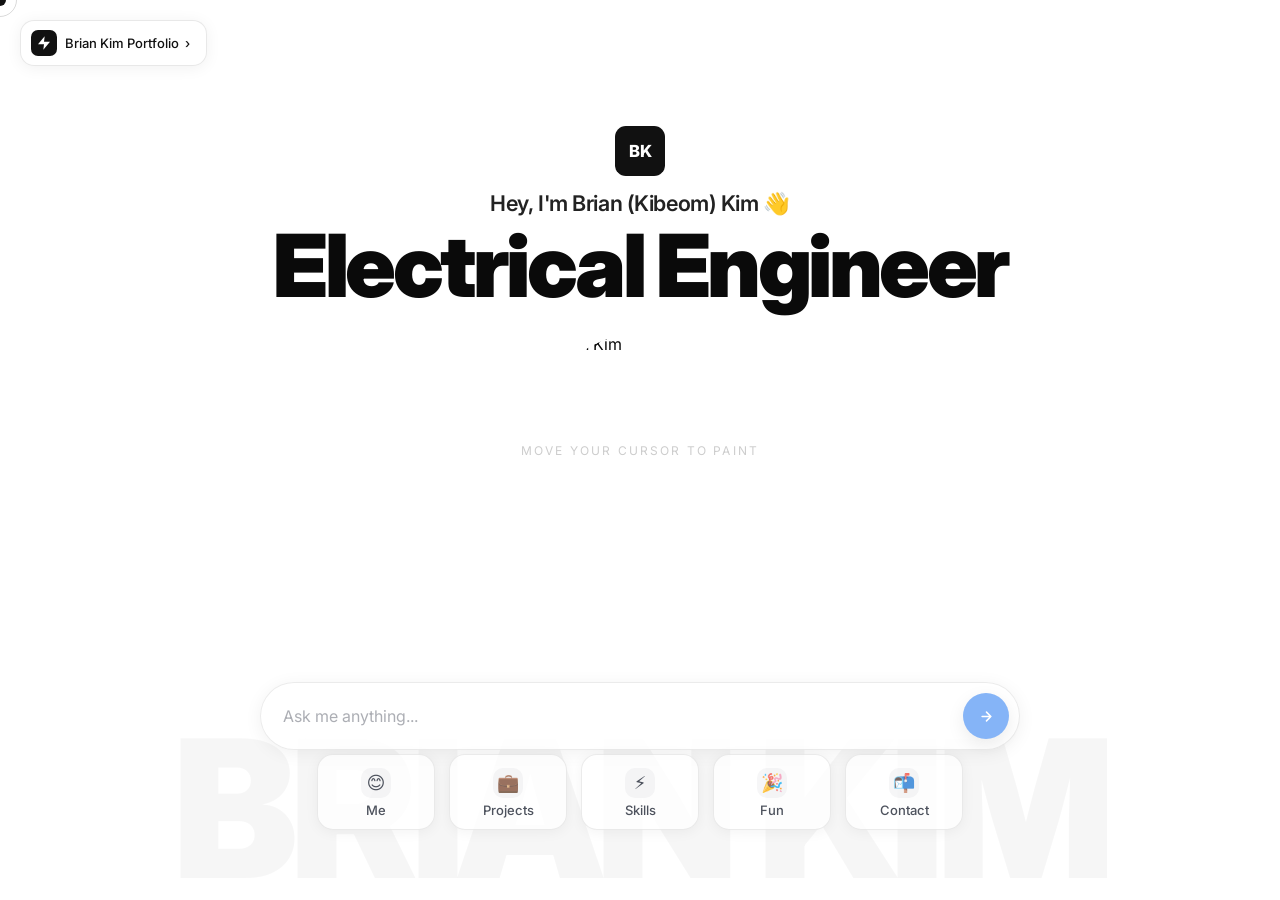
==== index.html @ 94dc9ed6 "Initial commit" ====
<!DOCTYPE html>
<html lang="en">
<head>
<meta charset="UTF-8"/>
<meta name="viewport" content="width=device-width, initial-scale=1.0"/>
<title>Brian Kim | Electrical Engineer</title>
<link rel="preconnect" href="https://fonts.googleapis.com">
<link href="https://fonts.googleapis.com/css2?family=Inter:wght@400;500;600;700;800;900&display=swap" rel="stylesheet">
<link rel="stylesheet" href="./styles.css"/>
</head>
<body class="home static-ui">
<canvas id="liquid-canvas"></canvas>
<div id="cursor"></div>
<div id="cursor-ring"></div>

<a class="badge-btn" href="index.html">
  <div class="badge-icon">
    <svg width="16" height="16" viewBox="0 0 24 24" fill="white"><path d="M13 2L3 14h9l-1 8 10-12h-9l1-8z"/></svg>
  </div>
  Brian Kim Portfolio &nbsp;›
</a>

<div class="hero">
  <div class="logo-wrap">
    <svg viewBox="0 0 60 60" fill="none">
      <rect width="60" height="60" rx="13" fill="#111"/>
      <text x="30" y="37" text-anchor="middle" fill="white" font-size="20" font-family="Inter" font-weight="800">BK</text>
    </svg>
  </div>
  <p class="hero-greeting" style="font-size: clamp(1rem, 2.2vw, 1.35rem); font-weight: 600; color: #222; letter-spacing: -0.02em; margin-bottom: 6px;">Hey, I'm Brian (Kibeom) Kim 👋</p>
  <h1 class="hero-title" style="font-size: clamp(2rem, 6.8vw, 5.8rem); letter-spacing: -0.04em; line-height: 1; white-space: nowrap;">Electrical Engineer</h1>
  <div class="memoji">
    <img src="https://portfolio-website-nine-zeta-33.vercel.app/images/intro.png" alt="Brian Kim" style="object-position: center 15%;"/>
  </div>
</div>

<div class="chat-bar">
  <input class="chat-input" placeholder="Ask me anything..." />
  <button class="chat-send" aria-label="Send">
    <svg viewBox="0 0 24 24" fill="none" stroke="white" stroke-width="2.5" stroke-linecap="round" stroke-linejoin="round">
      <path d="M5 12h14M12 5l7 7-7 7"/>
    </svg>
  </button>
</div>

<nav class="bottom-nav">
  <a class="nav-item" href="me.html"><span class="nav-icon">😊</span><span class="nav-label">Me</span></a>
  <a class="nav-item" href="projects.html"><span class="nav-icon">💼</span><span class="nav-label">Projects</span></a>
  <a class="nav-item" href="skills.html"><span class="nav-icon">⚡</span><span class="nav-label">Skills</span></a>
  <a class="nav-item" href="fun.html"><span class="nav-icon">🎉</span><span class="nav-label">Fun</span></a>
  <a class="nav-item" href="contact.html"><span class="nav-icon">📬</span><span class="nav-label">Contact</span></a>
</nav>

<div class="watermark">BRIAN KIM</div>
<p class="hint" id="hint">Move your cursor to paint</p>
<script src="./script.js"></script>
</body>
</html>
---- styles.css ----
*, *::before, *::after { margin: 0; padding: 0; box-sizing: border-box; }

:root {
  --bg: #ffffff;
  --text: #0a0a0a;
  --muted: #666;
  --card: rgba(255, 255, 255, 0.95);
  --line: rgba(0, 0, 0, 0.09);
}

body {
  background: var(--bg);
  color: var(--text);
  font-family: 'Inter', system-ui, sans-serif;
  min-height: 100vh;
  cursor: none;
  overflow-x: hidden;
  user-select: none;
}

body.no-rainbow {
  cursor: auto;
  background: #f2f2f4;
}

body.no-rainbow #liquid-canvas,
body.no-rainbow #cursor,
body.no-rainbow #cursor-ring,
body.no-rainbow .hint {
  display: none !important;
}

body.no-rainbow .chat-input {
  cursor: text;
}

body.no-rainbow .chat-send,
body.no-rainbow .nav-item,
body.no-rainbow .badge-btn {
  cursor: pointer;
}

#liquid-canvas {
  position: fixed;
  inset: 0;
  z-index: 0;
  pointer-events: none;
}

#cursor {
  position: fixed;
  width: 12px;
  height: 12px;
  border-radius: 50%;
  background: #111;
  pointer-events: none;
  transform: translate(-50%, -50%);
  z-index: 9999;
  transition: opacity .2s;
}

#cursor-ring {
  position: fixed;
  width: 34px;
  height: 34px;
  border-radius: 50%;
  border: 1.5px solid rgba(0, 0, 0, 0.15);
  pointer-events: none;
  transform: translate(-50%, -50%);
  z-index: 9998;
}

.badge-btn {
  position: fixed;
  top: 20px;
  left: 20px;
  z-index: 100;
  display: flex;
  align-items: center;
  gap: 8px;
  padding: 9px 16px 9px 10px;
  background: var(--card);
  backdrop-filter: blur(12px);
  border: 1px solid var(--line);
  border-radius: 14px;
  font-size: 13px;
  font-weight: 500;
  color: #111;
  text-decoration: none;
  box-shadow: 0 2px 16px rgba(0, 0, 0, 0.06);
}

.badge-icon {
  width: 26px;
  height: 26px;
  border-radius: 7px;
  background: #111;
  display: flex;
  align-items: center;
  justify-content: center;
}

.hero {
  position: relative;
  z-index: 10;
  width: 100%;
  height: 100vh;
  display: flex;
  flex-direction: column;
  align-items: center;
  justify-content: center;
  padding-bottom: 180px;
  pointer-events: none;
}

.logo-wrap {
  width: 50px;
  height: 50px;
  margin-bottom: 14px;
}

.hero-greeting {
  font-size: 18px;
  font-weight: 500;
  color: #222;
  margin-bottom: 2px;
  letter-spacing: -0.01em;
  text-align: center;
}

.hero-title {
  font-size: clamp(3rem, 9vw, 7.5rem);
  font-weight: 900;
  letter-spacing: -0.05em;
  color: #0a0a0a;
  line-height: 1;
  margin-bottom: 24px;
  text-align: center;
}

.memoji {
  width: 210px;
  height: 210px;
  border-radius: 50%;
  overflow: hidden;
  animation: float 5s ease-in-out infinite;
  filter: drop-shadow(0 16px 32px rgba(0, 0, 0, 0.1));
}

.memoji img {
  width: 100%;
  height: 100%;
  object-fit: cover;
}

@keyframes float {
  0%, 100% { transform: translateY(0) rotate(-1deg); }
  50% { transform: translateY(-12px) rotate(1.5deg); }
}

.chat-bar {
  position: fixed;
  bottom: 22px;
  left: 50%;
  transform: translateX(-50%);
  z-index: 100;
  display: flex;
  align-items: center;
  width: min(1120px, calc(100% - 3rem));
  max-width: 1120px;
  background: var(--card);
  backdrop-filter: blur(20px);
  border: 1px solid var(--line);
  border-radius: 999px;
  padding: 10px 10px 10px 26px;
  box-shadow: 0 4px 28px rgba(0, 0, 0, 0.08);
  transition: bottom .24s ease, opacity .2s ease;
}

.chat-input {
  flex: 1;
  border: none;
  background: transparent;
  outline: none;
  font-size: 17px;
  color: #333;
  font-family: inherit;
  cursor: none;
}

.chat-input::placeholder { color: #bbb; }

.chat-send {
  width: 56px;
  height: 56px;
  border-radius: 50%;
  background: #85b4f7;
  border: none;
  display: flex;
  align-items: center;
  justify-content: center;
  flex-shrink: 0;
  cursor: none;
  color: #fff;
  transition: background 0.2s ease, color 0.2s ease, transform 0.15s ease;
}

.chat-send svg {
  width: 15px;
  height: 15px;
  stroke: currentColor;
}

.chat-send.is-active {
  background: #3f8cff;
  color: #fff;
}

.bottom-nav {
  position: fixed;
  bottom: 110px;
  left: 50%;
  transform: translateX(-50%);
  z-index: 100;
  display: flex;
  gap: 8px;
  padding: 0;
  transition: opacity .24s ease, transform .24s ease;
}

.nav-item {
  display: flex;
  flex-direction: row;
  align-items: center;
  justify-content: center;
  gap: 12px;
  padding: 12px 24px;
  border-radius: 24px;
  border: 1px solid rgba(0, 0, 0, 0.12);
  background: rgba(255, 255, 255, 0.55);
  font-size: 16px;
  font-weight: 500;
  color: #3f4b61;
  cursor: none;
  min-width: 162px;
  text-decoration: none;
  transition: background .15s, color .15s;
}

.nav-item:hover { background: rgba(0, 0, 0, 0.05); color: #111; }
.nav-item.active { background: rgba(255, 247, 199, 0.78); color: #1f2b3d; }

.nav-icon { font-size: 22px; }

.nav-item.nav-more {
  min-width: 56px;
  width: 56px;
  height: 56px;
  padding: 0;
  font-size: 20px;
  justify-content: center;
  border-radius: 999px;
}

.more-sheet-backdrop {
  position: fixed;
  inset: 0;
  z-index: 12020;
  background: rgba(18, 20, 24, 0.34);
  backdrop-filter: blur(10px);
  -webkit-backdrop-filter: blur(10px);
  opacity: 0;
  pointer-events: none;
  transition: opacity 0.22s ease;
}

.more-sheet-backdrop.show {
  opacity: 1;
  pointer-events: auto;
}

.more-sheet {
  position: fixed;
  left: 0;
  right: 0;
  bottom: 0;
  z-index: 12030;
  margin: 0 auto;
  width: min(980px, 100%);
  max-height: min(78vh, 900px);
  background: rgba(255, 255, 255, 0.96);
  border-radius: 24px 24px 0 0;
  box-shadow: 0 -18px 60px rgba(0, 0, 0, 0.16);
  transform: translateY(102%);
  transition: transform 0.28s cubic-bezier(0.22, 1, 0.36, 1);
  overflow: hidden;
}

.more-sheet.show {
  transform: translateY(0);
}

.more-sheet-inner {
  overflow-y: auto;
  max-height: min(78vh, 900px);
  padding: 14px 22px 34px;
}

.more-sheet-handle {
  width: 62px;
  height: 6px;
  border-radius: 999px;
  background: #d3d8e2;
  margin: 6px auto 18px;
}

.more-sheet-group + .more-sheet-group {
  margin-top: 28px;
}

.more-sheet-title {
  display: flex;
  align-items: center;
  gap: 10px;
  font-size: 18px;
  font-weight: 700;
  color: #111827;
  margin-bottom: 14px;
}

.more-sheet-items {
  display: flex;
  flex-direction: column;
  gap: 12px;
}

.more-sheet-question {
  display: flex;
  align-items: center;
  justify-content: space-between;
  gap: 14px;
  width: 100%;
  border: 1px solid rgba(17, 24, 39, 0.06);
  border-radius: 16px;
  background: #f5f7fb;
  color: #111827;
  padding: 18px 20px;
  text-align: left;
  font-size: 17px;
  font-weight: 500;
  cursor: pointer;
  transition: transform 0.16s ease, background 0.16s ease, border-color 0.16s ease;
}

.more-sheet-question:hover {
  transform: translateY(-1px);
  background: #eef2f8;
}

.more-sheet-question.primary {
  background: #07090d;
  color: #fff;
}

.more-sheet-question.primary:hover {
  background: #13161b;
}

.more-sheet-question-arrow {
  font-size: 28px;
  line-height: 1;
  color: inherit;
  opacity: 0.82;
}

body.more-sheet-open {
  overflow: hidden;
}

@media (max-width: 720px) {
  .more-sheet {
    width: 100%;
    border-radius: 22px 22px 0 0;
  }

  .more-sheet-inner {
    padding: 12px 18px 28px;
  }

  .more-sheet-question {
    font-size: 16px;
    padding: 16px 18px;
  }
}

/* =========================
   Home (static UI) — match reference screenshot
   ========================= */

body.home.static-ui {
  cursor: auto;
}

body.home.static-ui #cursor,
body.home.static-ui #cursor-ring,
body.home.static-ui .hint {
  display: block;
}

body.home.static-ui #liquid-canvas {
  opacity: 1;
}

body.home.static-ui .hero {
  padding-bottom: 230px;
}

body.home.static-ui .chat-bar {
  bottom: 150px;
  width: min(760px, calc(100% - 3rem));
  padding: 10px 10px 10px 22px;
  border-radius: 999px;
  background: rgba(255, 255, 255, 0.8);
  border: 1px solid rgba(0, 0, 0, 0.08);
  box-shadow: 0 3px 18px rgba(0, 0, 0, 0.06);
}

body.home.static-ui .chat-input {
  cursor: default;
  font-size: 16px;
  color: #6b7280;
}

body.home.static-ui .chat-input::placeholder {
  color: rgba(17, 24, 39, 0.35);
}

body.home.static-ui .chat-send {
  width: 46px;
  height: 46px;
  cursor: default;
  box-shadow: 0 6px 18px rgba(0, 0, 0, 0.08);
}

body.home.static-ui .bottom-nav {
  bottom: 70px;
  gap: 14px;
}

body.home.static-ui .nav-item {
  min-width: 118px;
  width: 118px;
  height: 76px;
  padding: 12px 10px;
  gap: 6px;
  flex-direction: column;
  border-radius: 16px;
  border: 1px solid rgba(0, 0, 0, 0.08);
  background: rgba(255, 255, 255, 0.72);
  box-shadow: 0 2px 14px rgba(0, 0, 0, 0.05);
  color: rgba(17, 24, 39, 0.75);
  font-size: 13px;
  font-weight: 500;
  pointer-events: auto;
  cursor: pointer;
}

body.home.static-ui .nav-item:hover {
  background: rgba(255, 255, 255, 0.72);
  color: rgba(17, 24, 39, 0.75);
}

body.home.static-ui .nav-item.active {
  background: rgba(255, 255, 255, 0.72);
}

body.home.static-ui .nav-icon {
  width: 30px;
  height: 30px;
  border-radius: 10px;
  display: inline-flex;
  align-items: center;
  justify-content: center;
  background: rgba(17, 24, 39, 0.04);
  font-size: 18px;
}

body.home.static-ui .nav-label {
  line-height: 1;
}

body.home.static-ui .nav-more {
  display: none !important;
}

.watermark {
  position: fixed;
  bottom: -24px;
  left: 50%;
  transform: translateX(-50%);
  font-size: clamp(5rem, 15vw, 13rem);
  font-weight: 900;
  letter-spacing: -0.04em;
  color: rgba(0, 0, 0, 0.035);
  white-space: nowrap;
  pointer-events: none;
  z-index: 1;
}

.hint {
  position: fixed;
  bottom: 50%;
  left: 50%;
  transform: translate(-50%, 50%);
  font-size: 12px;
  letter-spacing: .18em;
  text-transform: uppercase;
  color: rgba(0, 0, 0, 0.2);
  pointer-events: none;
  z-index: 50;
  transition: opacity .8s ease;
}

.hint.hidden { opacity: 0; }

.screen-loader {
  position: fixed;
  inset: 0;
  z-index: 12000;
  display: none;
  align-items: center;
  justify-content: center;
  flex-direction: column;
  gap: 0.8rem;
  background: rgba(255, 255, 255, 0.9);
  backdrop-filter: blur(8px);
}

.screen-loader.show {
  display: flex;
}

.loader-typing {
  display: flex;
  gap: 0.4rem;
}

.loader-typing span {
  width: 9px;
  height: 9px;
  border-radius: 50%;
  background: #2f2f34;
  opacity: 0.28;
  animation: blink 1s infinite ease-in-out;
}

.loader-typing span:nth-child(2) { animation-delay: 0.14s; }
.loader-typing span:nth-child(3) { animation-delay: 0.28s; }

.loader-label {
  font-size: 0.92rem;
  color: #4b4b54;
  letter-spacing: 0.02em;
}

.page-content {
  position: relative;
  z-index: 10;
  width: 100%;
  margin: 0;
}

.app-shell {
  position: relative;
  z-index: 10;
  width: min(860px, calc(100% - 2rem));
  margin: 110px auto 0;
  max-height: calc(100vh - 315px);
  overflow-y: auto;
  overflow-x: hidden;
  padding: 0 10px 16px;
  border-radius: 14px;
}

.app-shell::-webkit-scrollbar {
  width: 8px;
}

.app-shell::-webkit-scrollbar-thumb {
  background: rgba(98, 102, 112, 0.55);
  border-radius: 999px;
}

.content-card {
  background: transparent;
  border: 0;
  border-radius: 0;
  padding: 0;
  box-shadow: none;
}

.content-card.preload-hide {
  opacity: 0;
  transform: translateY(6px);
  pointer-events: none;
}

.content-card.reveal {
  opacity: 1;
  transform: translateY(0);
  transition: opacity 420ms ease, transform 420ms ease;
}

.page-typing {
  display: none;
  align-items: center;
  justify-content: center;
  gap: 0.4rem;
  min-height: 120px;
}

.page-typing.show {
  display: flex;
}

.page-typing span {
  width: 10px;
  height: 10px;
  border-radius: 50%;
  background: #2f2f34;
  opacity: 0.25;
  animation: blink 1s infinite ease-in-out;
}

.page-typing span:nth-child(2) { animation-delay: 0.14s; }
.page-typing span:nth-child(3) { animation-delay: 0.28s; }

.page-loader-scene {
  position: relative;
  z-index: 15;
  width: min(860px, calc(100% - 2rem));
  margin: 120px auto 40px;
  display: none;
}

.page-loader-scene.show {
  display: block;
}

.scene-top {
  display: flex;
  justify-content: center;
  margin-bottom: 18px;
}

.scene-avatar {
  width: 58px;
  height: 58px;
  border-radius: 50%;
  overflow: hidden;
  box-shadow: 0 10px 24px rgba(0, 0, 0, 0.12);
}

.scene-avatar img {
  width: 100%;
  height: 100%;
  object-fit: cover;
}

.scene-bubble {
  margin: 0 0 0 auto;
  width: fit-content;
  max-width: min(640px, 88%);
  background: #1677f2;
  color: #fff;
  border-radius: 999px;
  padding: 0.72rem 1.08rem;
  font-size: 1.02rem;
  line-height: 1.35;
  text-align: left;
}

.scene-dots {
  margin-top: 48px;
  display: flex;
  gap: 0.33rem;
  width: fit-content;
  margin-left: 0;
  margin-right: auto;
}

.scene-dots span {
  width: 8px;
  height: 8px;
  border-radius: 50%;
  background: #191919;
  opacity: 0.26;
  animation: blink 1s infinite ease-in-out;
}

.scene-dots span:nth-child(2) { animation-delay: 0.14s; }
.scene-dots span:nth-child(3) { animation-delay: 0.28s; }

.content-card h1 {
  font-size: clamp(2.1rem, 4vw, 3.05rem);
  margin-bottom: .8rem;
  letter-spacing: -0.03em;
}

.content-card h2 {
  font-size: 1.2rem;
  margin: 1rem 0 .45rem;
}

.content-card p {
  color: #2a2a2a;
  line-height: 1.65;
  margin-bottom: .7rem;
}

.grid {
  display: grid;
  grid-template-columns: repeat(2, minmax(0, 1fr));
  gap: .9rem;
  margin-top: .8rem;
}

.item {
  border: 1px solid rgba(0, 0, 0, 0.08);
  border-radius: 14px;
  padding: .8rem;
  background: rgba(255, 255, 255, 0.8);
}

.item img {
  width: 100%;
  aspect-ratio: 16 / 9;
  object-fit: cover;
  border-radius: 10px;
  margin-bottom: .55rem;
}

.item h3 {
  font-size: 1rem;
  margin-bottom: .4rem;
}

.item a {
  color: #145ad7;
  text-decoration: none;
  font-weight: 600;
}

.item a:hover { text-decoration: underline; }

.chips {
  display: flex;
  gap: .5rem;
  flex-wrap: wrap;
  list-style: none;
  margin-top: .7rem;
}

.chips li {
  border: 1px solid rgba(0, 0, 0, 0.1);
  border-radius: 999px;
  padding: .45rem .75rem;
  font-size: .92rem;
  background: #121318;
  color: #f3f5fb;
}

.link-list {
  display: flex;
  flex-direction: column;
  gap: .5rem;
  margin-top: .5rem;
}

.link-list a {
  color: #145ad7;
  text-decoration: none;
  font-weight: 600;
}

.link-list a:hover { text-decoration: underline; }

.persona-top {
  display: grid;
  justify-items: center;
  gap: 0.9rem;
  margin-bottom: 1.1rem;
}

.persona-avatar {
  width: 58px;
  height: 58px;
  border-radius: 50%;
  overflow: hidden;
}

.persona-avatar img {
  width: 100%;
  height: 100%;
  object-fit: cover;
}

.profile-grid {
  display: grid;
  grid-template-columns: 1fr 1fr;
  gap: 1.2rem;
  align-items: start;
  margin-bottom: 1.35rem;
}

.profile-photo-wrap {
  background: #e8eaef;
  border-radius: 24px;
  padding: 0.8rem;
}

.profile-photo-wrap img {
  width: 100%;
  border-radius: 16px;
  display: block;
}

.muted-line {
  color: #787f8f;
}

.profile-tags {
  margin-top: 0.7rem;
  display: flex;
  flex-wrap: wrap;
  gap: 0.44rem;
}

.profile-tags span {
  background: #e7e8ec;
  border-radius: 999px;
  padding: 0.33rem 0.62rem;
  font-size: 0.92rem;
}

.project-row {
  --visible-cards: 3;
  --project-gap: 0.9rem;
  overflow: hidden;
}

.project-track {
  display: flex;
  gap: var(--project-gap);
  transition: transform 0.35s ease;
  will-change: transform;
  cursor: grab;
  touch-action: pan-y;
}

.project-track.dragging {
  transition: none;
  cursor: grabbing;
}

.project-tile {
  background: linear-gradient(180deg, #090a10, #151821);
  border-radius: 24px;
  overflow: hidden;
  min-height: 330px;
  color: #f8f9fc;
  display: flex;
  flex-direction: column;
  flex: 0 0 calc((100% - (var(--project-gap) * (var(--visible-cards) - 1))) / var(--visible-cards));
}

.project-tile img {
  width: 100%;
  height: 100%;
  object-fit: cover;
  flex: 1;
}

.project-head {
  padding: 1rem 1rem 0.4rem;
}

.project-head h3 {
  color: #fff;
  font-size: 1.9rem;
  line-height: 1;
  margin: 0.26rem 0 0;
}

.project-head p {
  margin: 0;
  font-size: 0.78rem;
  font-weight: 700;
  letter-spacing: 0.08em;
  text-transform: uppercase;
  color: rgba(255, 255, 255, 0.72);
}

.project-chip {
  margin-top: 0.5rem;
  display: inline-flex;
  align-items: center;
  border-radius: 999px;
  padding: 0.26rem 0.62rem;
  font-size: 0.72rem;
  font-weight: 700;
  letter-spacing: 0.03em;
  color: #eaf1ff;
  background: rgba(255, 255, 255, 0.14);
  border: 1px solid rgba(255, 255, 255, 0.22);
}

.section-block {
  margin-bottom: 1.4rem;
}

.section-block h2 {
  font-size: 2.65rem;
  margin-bottom: 0.9rem;
}

.project-carousel-nav {
  margin-top: 0.9rem;
  display: flex;
  justify-content: flex-end;
  gap: 0.62rem;
}

.project-arrow {
  width: 44px;
  height: 44px;
  border-radius: 50%;
  border: 1px solid rgba(0, 0, 0, 0.08);
  background: #eef0f4;
  color: #7a8090;
  font-size: 1.5rem;
  line-height: 1;
  cursor: pointer;
}

.project-arrow:disabled {
  opacity: 0.45;
  cursor: default;
}

.projects-page .project-row {
  --project-gap: 1rem;
}

.projects-page .project-tile {
  position: relative;
  border: 1px solid rgba(255, 255, 255, 0.08);
  box-shadow: 0 18px 44px rgba(7, 8, 14, 0.35);
}

.projects-page .project-tile::after {
  content: '';
  position: absolute;
  inset: 0;
  background: linear-gradient(180deg, rgba(7, 8, 14, 0.05) 44%, rgba(7, 8, 14, 0.62) 100%);
  pointer-events: none;
}

.projects-page .project-head {
  position: relative;
  z-index: 1;
}

.projects-hero {
  display: flex;
  align-items: flex-end;
  justify-content: space-between;
  gap: 1rem;
  margin-bottom: 0.9rem;
}

.projects-intro {
  margin: 0 0 0.2rem;
  color: #5d6575;
  font-size: 0.98rem;
  font-weight: 600;
}

.project-directive {
  margin-top: 2.75rem;
  padding: 1.1rem 1.2rem;
  border-radius: 18px;
  border: 1px solid rgba(0, 0, 0, 0.08);
  background: rgba(255, 255, 255, 0.86);
}

.projects-page .project-carousel-nav {
  margin-bottom: 0.3rem;
}

.project-directive-title {
  margin: 0 0 0.75rem;
  font-size: 0.84rem;
  font-weight: 800;
  letter-spacing: 0.08em;
  text-transform: uppercase;
  color: #687183;
}

.project-directive p {
  margin-bottom: 0.7rem;
}

.project-directive p:last-child {
  margin-bottom: 0;
}

.skill-group {
  margin: 1rem 0 1.3rem;
}

.skill-group h3 {
  font-size: 2rem;
  margin-bottom: 0.6rem;
}

.fun-hero-wrap {
  background: #e4e4e7;
  border-radius: 22px;
  padding: 0.8rem;
  margin: 0.9rem 0 0.2rem;
}

.fun-hero-wrap img {
  width: 100%;
  border-radius: 14px;
  display: block;
}

.quick-hide {
  position: fixed;
  left: 50%;
  transform: translateX(-50%);
  bottom: 170px;
  z-index: 105;
  display: inline-block;
  border: 0;
  background: transparent;
  padding: 0;
  text-align: center;
  color: #7a808e;
  font-size: 0.92rem;
  cursor: pointer;
}

.powered {
  position: fixed;
  bottom: 18px;
  left: 50%;
  transform: translateX(-50%);
  color: #818796;
  font-size: 0.92rem;
  z-index: 40;
}

body.quick-hidden .bottom-nav {
  opacity: 0;
  pointer-events: none;
  transform: translateX(-50%) translateY(16px);
}

body.quick-hidden .chat-bar {
  bottom: 22px;
}

body.quick-hidden .app-shell {
  max-height: calc(100vh - 255px);
  padding-bottom: 16px;
}

body.quick-hidden .quick-hide {
  bottom: 104px;
  background: rgba(255, 255, 255, 0.82);
  border: 1px solid rgba(0, 0, 0, 0.12);
  border-radius: 8px;
  padding: 0.2rem 0.6rem;
}

.page-loader-overlay {
  position: fixed;
  inset: 0;
  z-index: 11500;
  background: rgba(242, 242, 244, 0.96);
  display: none;
}

.page-loader-overlay.show {
  display: block;
}

.chat-view {
  position: relative;
  z-index: 10;
  width: min(860px, calc(100% - 2rem));
  margin: 120px auto 210px;
  text-align: left;
}

.chat-top {
  display: flex;
  flex-direction: column;
  align-items: center;
  gap: 0.45rem;
  margin-bottom: 1.2rem;
}

.chat-avatar {
  width: 56px;
  height: 56px;
  border-radius: 50%;
  overflow: hidden;
  box-shadow: 0 8px 20px rgba(0, 0, 0, 0.12);
}

.chat-avatar img {
  width: 100%;
  height: 100%;
  object-fit: cover;
}

.chat-bubble {
  margin: 0 auto 0.8rem;
  width: fit-content;
  max-width: min(640px, 90%);
  background: #147efb;
  color: #fff;
  padding: 0.7rem 1rem;
  border-radius: 999px;
  font-size: 1.05rem;
  line-height: 1.35;
}

.typing {
  width: fit-content;
  padding: 0.55rem 0.75rem;
  border-radius: 14px;
  background: rgba(235, 235, 238, 0.95);
  display: flex;
  gap: 0.33rem;
}

.typing span {
  width: 7px;
  height: 7px;
  border-radius: 50%;
  background: #444;
  opacity: 0.32;
  animation: blink 1s infinite ease-in-out;
}

.typing span:nth-child(2) { animation-delay: 0.16s; }
.typing span:nth-child(3) { animation-delay: 0.32s; }

.chat-answer {
  margin-top: 0.9rem;
  max-width: min(760px, 96%);
  background: rgba(255, 255, 255, 0.9);
  border: 1px solid rgba(0, 0, 0, 0.08);
  border-radius: 18px;
  padding: 1rem;
  line-height: 1.65;
}

.chat-answer h2 {
  margin-bottom: 0.45rem;
}

.holding {
  transform: scale(0.96);
}

@keyframes blink {
  0%, 80%, 100% { opacity: 0.25; transform: translateY(0); }
  40% { opacity: 0.9; transform: translateY(-1px); }
}

/* ================================
   Me page — new components
   ================================ */

.status-badge {
  display: inline-block;
  margin: 0.35rem 0 0.55rem;
  font-size: 0.85rem;
  font-weight: 600;
  color: #1f5ea8;
  background: #e8f0fe;
  border-radius: 999px;
  padding: 0.28rem 0.7rem;
}

.bio-section {
  margin: 1.4rem 0;
}

.bio-section p {
  color: #2a2a2a;
  line-height: 1.7;
  margin-bottom: 0.9rem;
  font-size: 1rem;
}

.xp-section {
  margin: 1.4rem 0 0.6rem;
}

.section-label {
  font-size: 0.72rem !important;
  font-weight: 700 !important;
  letter-spacing: 0.1em;
  text-transform: uppercase;
  color: #888 !important;
  margin-bottom: 0.85rem !important;
}

.xp-list {
  display: flex;
  flex-direction: column;
  gap: 0;
}

.xp-item {
  display: grid;
  grid-template-columns: 14px 1fr;
  gap: 0 14px;
  padding: 0 0 1.1rem 0;
  position: relative;
}

.xp-item:not(:last-child) .xp-dot::after {
  content: '';
  position: absolute;
  left: 5px;
  top: 10px;
  bottom: 0;
  width: 2px;
  background: rgba(0,0,0,0.1);
}

.xp-dot {
  width: 12px;
  height: 12px;
  border-radius: 50%;
  background: #111;
  margin-top: 3px;
  flex-shrink: 0;
  position: relative;
}

.xp-role {
  font-weight: 700;
  font-size: 0.93rem;
  color: #111;
  margin-bottom: 0.1rem !important;
}

.xp-meta {
  font-size: 0.8rem;
  color: #888;
  margin-bottom: 0.2rem !important;
}

.xp-desc {
  font-size: 0.88rem;
  color: #555;
  line-height: 1.5;
  margin-bottom: 0 !important;
}

.lang-row {
  display: flex;
  gap: 0.6rem;
  flex-wrap: wrap;
  margin: 1rem 0 0.4rem;
}

.lang-chip {
  font-size: 0.88rem;
  font-weight: 600;
  background: #f0f0f3;
  border-radius: 999px;
  padding: 0.38rem 0.8rem;
  color: #333;
}

/* ================================
   Drop-in animation (structural zones)
   ================================ */

.ai-drop-zone {
  opacity: 0;
  transform: translateY(14px);
}

.ai-drop-zone.drop-in {
  animation: drop-in-anim 0.45s cubic-bezier(0.22, 1, 0.36, 1) forwards;
}

@keyframes drop-in-anim {
  to { opacity: 1; transform: translateY(0); }
}

/* ================================
   AI Streaming Content Animation
   ================================ */

.ai-hidden {
  opacity: 0 !important;
  transform: translateY(10px);
}

.ai-block-reveal {
  transition: opacity 0.38s ease, transform 0.38s ease;
  opacity: 1 !important;
  transform: translateY(0) !important;
}

/* Blinking cursor that appears at the end of streaming text */
.type-cursor {
  display: inline-block;
  width: 2px;
  height: 0.88em;
  background: currentColor;
  margin-left: 1.5px;
  vertical-align: text-bottom;
  border-radius: 1px;
  animation: cursor-blink 0.65s ease-in-out infinite;
}

@keyframes cursor-blink {
  0%, 100% { opacity: 1; }
  50%       { opacity: 0; }
}

/* Shimmer glow on the cursor line while streaming a heading */
h1.ai-streaming,
h2.ai-streaming,
h3.ai-streaming {
  background: linear-gradient(90deg, var(--text) 60%, #4f9eff 100%);
  -webkit-background-clip: text;
  background-clip: text;
  -webkit-text-fill-color: transparent;
  transition: background 0.3s;
}

/* After streaming completes restore normal color */
h1.ai-streaming-done,
h2.ai-streaming-done,
h3.ai-streaming-done {
  -webkit-text-fill-color: unset;
  color: var(--text);
}

/* Stagger chips in after their group fades in */
.chips.ai-block-reveal li {
  opacity: 0;
  transform: scale(0.88);
  animation: chip-pop 0.22s ease forwards;
}

.chips.ai-block-reveal li:nth-child(1)  { animation-delay: 0.04s; }
.chips.ai-block-reveal li:nth-child(2)  { animation-delay: 0.08s; }
.chips.ai-block-reveal li:nth-child(3)  { animation-delay: 0.12s; }
.chips.ai-block-reveal li:nth-child(4)  { animation-delay: 0.16s; }
.chips.ai-block-reveal li:nth-child(5)  { animation-delay: 0.20s; }
.chips.ai-block-reveal li:nth-child(6)  { animation-delay: 0.24s; }
.chips.ai-block-reveal li:nth-child(n+7) { animation-delay: 0.28s; }

@keyframes chip-pop {
  to { opacity: 1; transform: scale(1); }
}

/* Project tiles slide up individually */
.project-row.ai-block-reveal .project-tile {
  opacity: 0;
  transform: translateY(14px);
  animation: tile-rise 0.32s ease forwards;
}

.project-row.ai-block-reveal .project-tile:nth-child(1) { animation-delay: 0.05s; }
.project-row.ai-block-reveal .project-tile:nth-child(2) { animation-delay: 0.15s; }
.project-row.ai-block-reveal .project-tile:nth-child(3) { animation-delay: 0.25s; }

@keyframes tile-rise {
  to { opacity: 1; transform: translateY(0); }
}

/* Link list links pop in */
.link-list.ai-block-reveal a {
  opacity: 0;
  animation: link-in 0.2s ease forwards;
}

.link-list.ai-block-reveal a:nth-child(1) { animation-delay: 0.05s; }
.link-list.ai-block-reveal a:nth-child(2) { animation-delay: 0.12s; }
.link-list.ai-block-reveal a:nth-child(3) { animation-delay: 0.19s; }
.link-list.ai-block-reveal a:nth-child(4) { animation-delay: 0.26s; }

@keyframes link-in {
  from { opacity: 0; transform: translateX(-6px); }
  to   { opacity: 1; transform: translateX(0); }
}

/* Profile tags pop */
.profile-tags.ai-block-reveal span {
  opacity: 0;
  transform: scale(0.85);
  animation: chip-pop 0.2s ease forwards;
}

.profile-tags.ai-block-reveal span:nth-child(1) { animation-delay: 0.04s; }
.profile-tags.ai-block-reveal span:nth-child(2) { animation-delay: 0.09s; }
.profile-tags.ai-block-reveal span:nth-child(3) { animation-delay: 0.14s; }
.profile-tags.ai-block-reveal span:nth-child(4) { animation-delay: 0.19s; }
.profile-tags.ai-block-reveal span:nth-child(5) { animation-delay: 0.24s; }

@media (max-width: 900px) {
  .grid { grid-template-columns: 1fr; }
  .project-row { --visible-cards: 1; }
  .project-tile { min-height: 290px; }

  .projects-hero {
    display: block;
  }

  .projects-intro {
    margin-top: 0.45rem;
  }
  .profile-grid { grid-template-columns: 1fr; }
}

@media (max-width: 720px) {
  body {
    cursor: auto;
  }

  .chat-input,
  .chat-send,
  .nav-item {
    cursor: pointer;
  }

  #cursor,
  #cursor-ring,
  .hint {
    display: none;
  }

  .hero {
    padding-bottom: 210px;
  }

  .memoji {
    width: 170px;
    height: 170px;
  }

  .bottom-nav {
    width: min(96vw, 560px);
    justify-content: flex-start;
    overflow-x: auto;
    padding-bottom: 3px;
  }

  .nav-item {
    min-width: 0;
    padding: 10px 14px;
    font-size: 14px;
  }
}


.chat-view {
  text-align: left;
}

.typing {
  margin: 0.35rem auto 0;
}

.chat-answer {
  margin: 0.95rem auto 0;
  max-width: min(760px, 96%);
  background: transparent;
  border: 0;
  border-radius: 0;
  padding: 0;
}

.robotic-output {
  margin: 0;
  font-family: 'Inter', sans-serif;
  font-size: 2rem;
  line-height: 1.52;
  color: #1d1e22;
  letter-spacing: 0.005em;
  white-space: pre-wrap;
}

.robotic-cursor {
  display: inline-block;
  margin-left: 2px;
  color: #3b82f6;
  animation: blink 0.9s infinite ease-in-out;
}

@media (max-width: 860px) {
  .robotic-output {
    font-size: 1.1rem;
  }
}


.chat-resource-cards {
  display: grid;
  gap: 0.75rem;
  margin: 0 0 0.9rem;
}

.chat-resource-card {
  display: flex;
  align-items: center;
  justify-content: space-between;
  gap: 0.9rem;
  text-decoration: none;
  color: inherit;
  background: #ececef;
  border: 1px solid rgba(0, 0, 0, 0.06);
  border-radius: 18px;
  padding: 1rem 1.1rem;
  transition: transform 0.18s ease, box-shadow 0.18s ease;
}

.chat-resource-card:hover {
  transform: translateY(-1px);
  box-shadow: 0 10px 26px rgba(0, 0, 0, 0.08);
}

.chat-resource-main {
  min-width: 0;
}

.chat-resource-title {
  margin: 0;
  font-size: 1.05rem;
  font-weight: 700;
  color: #1b1d22;
}

.chat-resource-sub {
  margin-top: 0.2rem;
  font-size: 0.98rem;
  color: #4e5563;
}

.chat-resource-meta {
  margin-top: 0.28rem;
  font-size: 0.9rem;
  color: #767d8a;
}

.chat-resource-icon {
  width: 42px;
  height: 42px;
  border-radius: 999px;
  background: #111;
  color: #fff;
  display: flex;
  align-items: center;
  justify-content: center;
  flex-shrink: 0;
  font-size: 1.1rem;
}
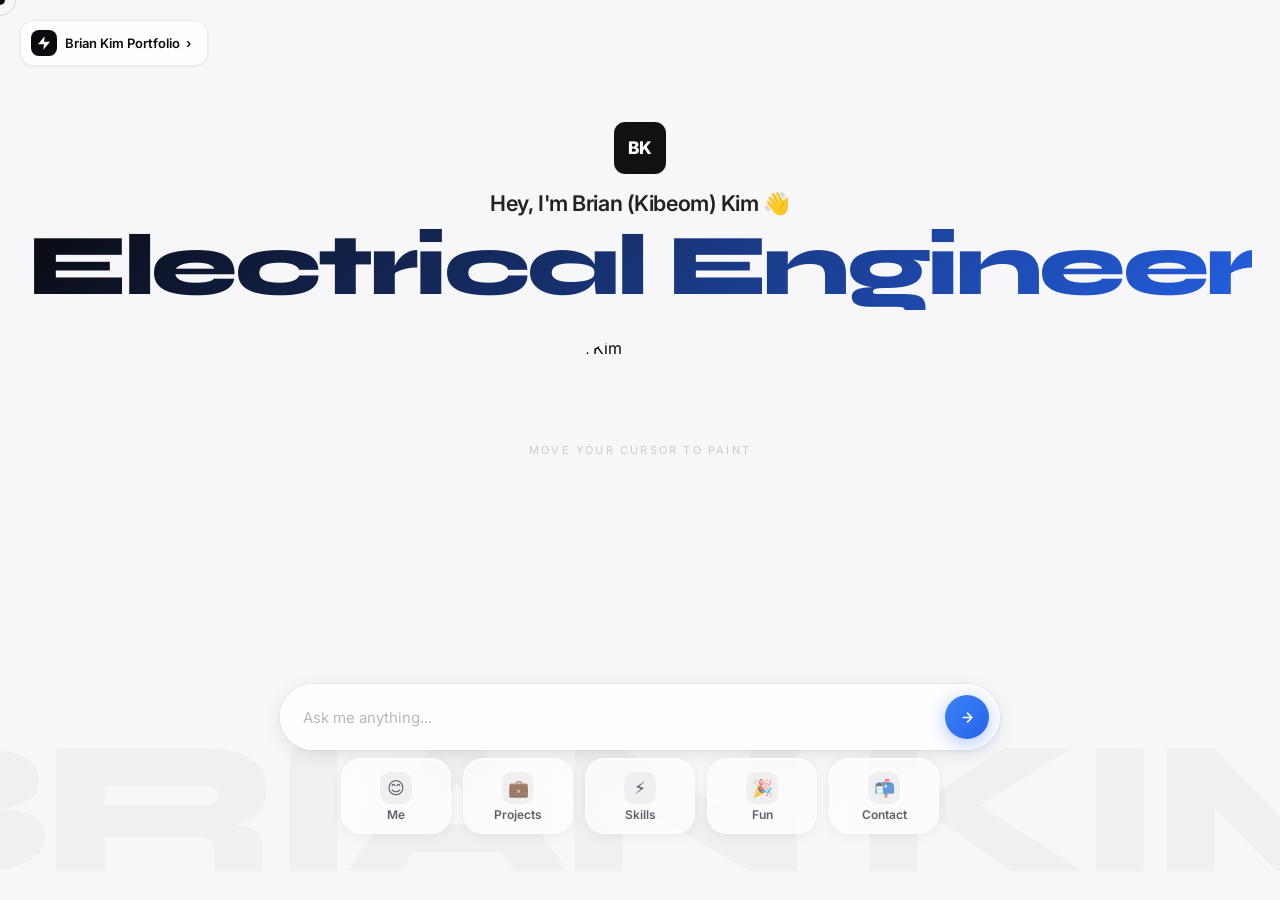
==== commit 51f3e9b3: "Redesign: mobile-responsive layout with visual upgrades Glassmorphism nav/cards, animated hero gradi" ====
--- a/index.html
+++ b/index.html
@@ -5,8 +5,8 @@
 <meta name="viewport" content="width=device-width, initial-scale=1.0"/>
 <title>Brian Kim | Electrical Engineer</title>
 <link rel="preconnect" href="https://fonts.googleapis.com">
-<link href="https://fonts.googleapis.com/css2?family=Inter:wght@400;500;600;700;800;900&display=swap" rel="stylesheet">
-<link rel="stylesheet" href="./styles.css"/>
+<link href="https://fonts.googleapis.com/css2?family=Inter:wght@400;500;600;700;800;900&family=Syne:wght@700;800;900&display=swap" rel="stylesheet">
+<link rel="stylesheet" href="./assets/css/styles.css"/>
 </head>
 <body class="home static-ui">
 <canvas id="liquid-canvas"></canvas>
@@ -53,6 +53,6 @@
 
 <div class="watermark">BRIAN KIM</div>
 <p class="hint" id="hint">Move your cursor to paint</p>
-<script src="./script.js"></script>
+<script src="./assets/js/script.js"></script>
 </body>
 </html>
--- a/assets/css/styles.css
+++ b/assets/css/styles.css
@@ -0,0 +1,2197 @@
+/* =====================================================
+   BRIAN KIM PORTFOLIO — Professional Redesign
+   ===================================================== */
+
+*, *::before, *::after { margin: 0; padding: 0; box-sizing: border-box; }
+
+:root {
+  --bg:           #f5f5f7;
+  --bg-pure:      #ffffff;
+  --text:         #0a0a0f;
+  --text-2:       #3c3c4a;
+  --muted:        #8a8a9a;
+  --accent:       #2563eb;
+  --accent-2:     #7c3aed;
+  --accent-muted: #dbeafe;
+  --success:      #16a34a;
+  --card:         rgba(255,255,255,0.85);
+  --card-border:  rgba(0,0,0,0.07);
+  --glass:        rgba(255,255,255,0.68);
+  --glass-border: rgba(255,255,255,0.6);
+  --shadow-sm:    0 1px 3px rgba(0,0,0,0.06), 0 1px 2px rgba(0,0,0,0.04);
+  --shadow-md:    0 4px 20px rgba(0,0,0,0.08), 0 2px 6px rgba(0,0,0,0.04);
+  --shadow-lg:    0 24px 64px rgba(0,0,0,0.11), 0 6px 16px rgba(0,0,0,0.06);
+  --r-sm:         10px;
+  --r-md:         16px;
+  --r-lg:         24px;
+  --ease-spring:  cubic-bezier(0.22, 1, 0.36, 1);
+  --ease-smooth:  cubic-bezier(0.4, 0, 0.2, 1);
+  --ease-bounce:  cubic-bezier(0.34, 1.56, 0.64, 1);
+}
+
+/* ── Base ── */
+body {
+  background: var(--bg);
+  color: var(--text);
+  font-family: 'Inter', system-ui, sans-serif;
+  min-height: 100vh;
+  cursor: none;
+  overflow-x: hidden;
+  user-select: none;
+  -webkit-font-smoothing: antialiased;
+  -moz-osx-font-smoothing: grayscale;
+}
+
+body.no-rainbow {
+  cursor: auto;
+  background: var(--bg);
+}
+
+body.no-rainbow #liquid-canvas,
+body.no-rainbow #cursor,
+body.no-rainbow #cursor-ring,
+body.no-rainbow .hint { display: none !important; }
+
+body.no-rainbow .chat-input  { cursor: text; }
+body.no-rainbow .chat-send,
+body.no-rainbow .nav-item,
+body.no-rainbow .badge-btn   { cursor: pointer; }
+
+/* ── Canvas & Cursor ── */
+#liquid-canvas {
+  position: fixed;
+  inset: 0;
+  z-index: 0;
+  pointer-events: none;
+  opacity: 0.92;
+}
+
+#cursor {
+  position: fixed;
+  width: 10px;
+  height: 10px;
+  border-radius: 50%;
+  background: var(--text);
+  pointer-events: none;
+  transform: translate(-50%, -50%);
+  z-index: 9999;
+  transition: opacity .2s, transform .1s var(--ease-spring);
+}
+
+#cursor-ring {
+  position: fixed;
+  width: 32px;
+  height: 32px;
+  border-radius: 50%;
+  border: 1.5px solid rgba(0,0,0,0.14);
+  pointer-events: none;
+  transform: translate(-50%, -50%);
+  z-index: 9998;
+  transition: transform .12s var(--ease-spring), width .2s var(--ease-spring), height .2s var(--ease-spring);
+}
+
+/* ── Badge button ── */
+.badge-btn {
+  position: fixed;
+  top: 20px;
+  left: 20px;
+  z-index: 100;
+  display: flex;
+  align-items: center;
+  gap: 8px;
+  padding: 9px 16px 9px 10px;
+  background: var(--card);
+  backdrop-filter: blur(18px);
+  -webkit-backdrop-filter: blur(18px);
+  border: 1px solid var(--card-border);
+  border-radius: 14px;
+  font-size: 13px;
+  font-weight: 600;
+  color: var(--text);
+  text-decoration: none;
+  box-shadow: var(--shadow-sm);
+  transition: transform .2s var(--ease-spring), box-shadow .2s ease;
+}
+
+.badge-btn:hover {
+  transform: translateY(-1px);
+  box-shadow: var(--shadow-md);
+}
+
+.badge-icon {
+  width: 26px;
+  height: 26px;
+  border-radius: 8px;
+  background: var(--text);
+  display: flex;
+  align-items: center;
+  justify-content: center;
+}
+
+/* ── Hero ── */
+.hero {
+  position: relative;
+  z-index: 10;
+  width: 100%;
+  height: 100vh;
+  display: flex;
+  flex-direction: column;
+  align-items: center;
+  justify-content: center;
+  padding-bottom: 180px;
+  pointer-events: none;
+}
+
+.logo-wrap {
+  width: 52px;
+  height: 52px;
+  margin-bottom: 16px;
+}
+
+.hero-greeting {
+  font-size: 18px;
+  font-weight: 500;
+  color: var(--text-2);
+  margin-bottom: 4px;
+  letter-spacing: -0.01em;
+  text-align: center;
+  opacity: 0;
+  animation: fade-up .6s .1s var(--ease-spring) forwards;
+}
+
+.hero-title {
+  font-family: 'Syne', 'Inter', sans-serif;
+  font-size: clamp(3rem, 9vw, 7.5rem);
+  font-weight: 900;
+  letter-spacing: -0.055em;
+  line-height: 0.96;
+  margin-bottom: 28px;
+  text-align: center;
+  background: linear-gradient(135deg, #0a0a0f 0%, #2563eb 35%, #7c3aed 65%, #0a0a0f 100%);
+  background-size: 300% 300%;
+  -webkit-background-clip: text;
+  background-clip: text;
+  -webkit-text-fill-color: transparent;
+  opacity: 0;
+  animation: fade-up .7s .2s var(--ease-spring) forwards, title-shift 8s 1.2s ease-in-out infinite;
+}
+
+@keyframes title-shift {
+  0%, 100% { background-position: 0% 50%; }
+  50%       { background-position: 100% 50%; }
+}
+
+.memoji {
+  width: 210px;
+  height: 210px;
+  border-radius: 50%;
+  overflow: hidden;
+  animation: float 6s ease-in-out infinite;
+  filter: drop-shadow(0 20px 40px rgba(0,0,0,0.12));
+  opacity: 0;
+  animation: fade-up .7s .35s var(--ease-spring) forwards, float 6s 1.2s ease-in-out infinite;
+}
+
+.memoji img {
+  width: 100%;
+  height: 100%;
+  object-fit: cover;
+}
+
+@keyframes float {
+  0%, 100% { transform: translateY(0) rotate(-1deg); }
+  50%       { transform: translateY(-14px) rotate(1.5deg); }
+}
+
+@keyframes fade-up {
+  from { opacity: 0; transform: translateY(18px); }
+  to   { opacity: 1; transform: translateY(0); }
+}
+
+/* ── Chat bar ── */
+.chat-bar {
+  position: fixed;
+  bottom: 22px;
+  left: 50%;
+  transform: translateX(-50%);
+  z-index: 100;
+  display: flex;
+  align-items: center;
+  width: min(1120px, calc(100% - 3rem));
+  background: var(--card);
+  backdrop-filter: blur(24px);
+  -webkit-backdrop-filter: blur(24px);
+  border: 1px solid rgba(255,255,255,0.7);
+  border-radius: 999px;
+  padding: 10px 10px 10px 26px;
+  box-shadow: var(--shadow-md), 0 0 0 1px rgba(0,0,0,0.04);
+  transition: bottom .24s ease, opacity .2s ease;
+}
+
+.chat-input {
+  flex: 1;
+  border: none;
+  background: transparent;
+  outline: none;
+  font-size: 16px;
+  color: var(--text-2);
+  font-family: inherit;
+  cursor: none;
+}
+
+.chat-input::placeholder { color: rgba(0,0,0,0.28); }
+
+.chat-send {
+  width: 52px;
+  height: 52px;
+  border-radius: 50%;
+  background: linear-gradient(135deg, #3b82f6, #2563eb);
+  border: none;
+  display: flex;
+  align-items: center;
+  justify-content: center;
+  flex-shrink: 0;
+  cursor: none;
+  color: #fff;
+  box-shadow: 0 4px 18px rgba(37,99,235,0.38);
+  transition: transform .18s var(--ease-spring), box-shadow .2s ease;
+}
+
+.chat-send:hover {
+  transform: scale(1.1);
+  box-shadow: 0 8px 28px rgba(37,99,235,0.55);
+}
+
+.chat-send svg {
+  width: 15px;
+  height: 15px;
+  stroke: currentColor;
+}
+
+.chat-send.is-active {
+  background: linear-gradient(135deg, #60a5fa, #2563eb, #7c3aed);
+  background-size: 200% 200%;
+  animation: send-glow 2s ease-in-out infinite;
+}
+
+@keyframes send-glow {
+  0%, 100% { box-shadow: 0 4px 18px rgba(37,99,235,0.45); background-position: 0% 50%; }
+  50%       { box-shadow: 0 6px 28px rgba(124,58,237,0.6); background-position: 100% 50%; }
+}
+
+/* ── Bottom Nav ── */
+.bottom-nav {
+  position: fixed;
+  bottom: 110px;
+  left: 50%;
+  transform: translateX(-50%);
+  z-index: 100;
+  display: flex;
+  gap: 8px;
+  padding: 0;
+  transition: opacity .24s ease, transform .24s ease;
+}
+
+.nav-item {
+  display: flex;
+  flex-direction: row;
+  align-items: center;
+  justify-content: center;
+  gap: 10px;
+  padding: 11px 22px;
+  border-radius: 22px;
+  border: 1px solid rgba(255,255,255,0.55);
+  background: var(--glass);
+  backdrop-filter: blur(20px);
+  -webkit-backdrop-filter: blur(20px);
+  font-size: 14.5px;
+  font-weight: 600;
+  color: rgba(15,15,25,0.72);
+  cursor: none;
+  min-width: 148px;
+  text-decoration: none;
+  box-shadow: 0 2px 12px rgba(0,0,0,0.06), inset 0 1px 0 rgba(255,255,255,0.8);
+  transition: background .18s, color .18s, transform .18s var(--ease-spring), box-shadow .18s;
+}
+
+.nav-item:hover {
+  background: rgba(255,255,255,0.88);
+  color: var(--text);
+  transform: translateY(-2px);
+  box-shadow: 0 8px 24px rgba(0,0,0,0.1), inset 0 1px 0 rgba(255,255,255,0.9);
+}
+
+.nav-item.active {
+  background: linear-gradient(135deg, rgba(37,99,235,0.1), rgba(124,58,237,0.08));
+  border-color: rgba(37,99,235,0.25);
+  color: var(--accent);
+  box-shadow: 0 4px 16px rgba(37,99,235,0.12), inset 0 1px 0 rgba(255,255,255,0.8);
+}
+
+.nav-icon { font-size: 20px; }
+
+.nav-item.nav-more {
+  min-width: 56px;
+  width: 56px;
+  height: 56px;
+  padding: 0;
+  font-size: 20px;
+  justify-content: center;
+  border-radius: 999px;
+}
+
+/* ── Watermark & Hint ── */
+.watermark {
+  position: fixed;
+  bottom: -24px;
+  left: 50%;
+  transform: translateX(-50%);
+  font-family: 'Syne', sans-serif;
+  font-size: clamp(5rem, 15vw, 13rem);
+  font-weight: 900;
+  letter-spacing: -0.04em;
+  color: rgba(0,0,0,0.028);
+  white-space: nowrap;
+  pointer-events: none;
+  z-index: 1;
+}
+
+.hint {
+  position: fixed;
+  bottom: 50%;
+  left: 50%;
+  transform: translate(-50%, 50%);
+  font-size: 11px;
+  letter-spacing: .2em;
+  text-transform: uppercase;
+  color: rgba(0,0,0,0.18);
+  pointer-events: none;
+  z-index: 50;
+  transition: opacity .8s ease;
+}
+
+.hint.hidden { opacity: 0; }
+
+/* ── App Shell ── */
+.app-shell {
+  position: relative;
+  z-index: 10;
+  width: min(860px, calc(100% - 2rem));
+  margin: 100px auto 0;
+  max-height: calc(100vh - 300px);
+  overflow-y: auto;
+  overflow-x: hidden;
+  padding: 0 10px 16px;
+  border-radius: 16px;
+}
+
+.app-shell::-webkit-scrollbar { width: 6px; }
+.app-shell::-webkit-scrollbar-thumb {
+  background: rgba(98,102,112,0.4);
+  border-radius: 999px;
+}
+
+.page-content {
+  position: relative;
+  z-index: 10;
+  width: 100%;
+}
+
+.content-card {
+  background: transparent;
+  border: 0;
+  border-radius: 0;
+  padding: 0;
+  box-shadow: none;
+}
+
+.content-card.preload-hide {
+  opacity: 0;
+  transform: translateY(8px);
+  pointer-events: none;
+}
+
+.content-card.reveal {
+  opacity: 1;
+  transform: translateY(0);
+  transition: opacity 400ms var(--ease-spring), transform 400ms var(--ease-spring);
+}
+
+/* ── Section block ── */
+.section-block {
+  margin-bottom: 1.6rem;
+}
+
+.section-block h2 {
+  font-family: 'Syne', 'Inter', sans-serif;
+  font-size: 2.4rem;
+  font-weight: 800;
+  letter-spacing: -0.04em;
+  margin-bottom: 0.9rem;
+}
+
+/* ── Content card typography ── */
+.content-card h1 {
+  font-family: 'Syne', 'Inter', sans-serif;
+  font-size: clamp(2.1rem, 4vw, 3.1rem);
+  font-weight: 800;
+  letter-spacing: -0.04em;
+  margin-bottom: .8rem;
+  color: var(--text);
+}
+
+.content-card h2 {
+  font-size: 1.2rem;
+  font-weight: 700;
+  margin: 1rem 0 .45rem;
+}
+
+.content-card p {
+  color: var(--text-2);
+  line-height: 1.68;
+  margin-bottom: .7rem;
+}
+
+/* ── Home (static UI) ── */
+body.home.static-ui { cursor: auto; }
+body.home.static-ui #cursor,
+body.home.static-ui #cursor-ring,
+body.home.static-ui .hint { display: block; }
+body.home.static-ui #liquid-canvas { opacity: 1; }
+body.home.static-ui .hero { padding-bottom: 230px; }
+
+body.home.static-ui .chat-bar {
+  bottom: 150px;
+  width: min(720px, calc(100% - 3rem));
+  padding: 10px 10px 10px 22px;
+}
+
+body.home.static-ui .chat-input {
+  cursor: default;
+  font-size: 15px;
+  color: rgba(17,24,39,0.5);
+}
+
+body.home.static-ui .chat-input::placeholder { color: rgba(17,24,39,0.3); }
+body.home.static-ui .chat-send { width: 44px; height: 44px; cursor: default; }
+
+body.home.static-ui .bottom-nav { bottom: 66px; gap: 12px; }
+
+body.home.static-ui .nav-item {
+  min-width: 110px;
+  width: 110px;
+  height: 76px;
+  padding: 10px 8px;
+  gap: 5px;
+  flex-direction: column;
+  border-radius: 20px;
+  color: rgba(17,24,39,0.68);
+  font-size: 12px;
+  font-weight: 600;
+  pointer-events: auto;
+  cursor: pointer;
+}
+
+body.home.static-ui .nav-item:hover { color: var(--text); transform: translateY(-2px); }
+body.home.static-ui .nav-item.active { background: rgba(255,255,255,0.72); }
+
+body.home.static-ui .nav-icon {
+  width: 32px;
+  height: 32px;
+  border-radius: 10px;
+  display: inline-flex;
+  align-items: center;
+  justify-content: center;
+  background: rgba(17,24,39,0.05);
+  font-size: 17px;
+}
+
+body.home.static-ui .nav-label { line-height: 1; }
+body.home.static-ui .nav-more { display: none !important; }
+
+/* ── Profile (Me page) ── */
+.profile-grid {
+  display: grid;
+  grid-template-columns: 1fr 1fr;
+  gap: 1.4rem;
+  align-items: start;
+  margin-bottom: 1.5rem;
+}
+
+.profile-photo-wrap {
+  background: linear-gradient(145deg, #e8eaef, #d8dae4);
+  border-radius: 24px;
+  padding: 0.8rem;
+  box-shadow: var(--shadow-sm);
+}
+
+.profile-photo-wrap img {
+  width: 100%;
+  border-radius: 16px;
+  display: block;
+}
+
+.muted-line { color: var(--muted); font-size: 0.95rem; }
+
+.status-badge {
+  display: inline-block;
+  margin: 0.4rem 0 0.6rem;
+  font-size: 0.83rem;
+  font-weight: 700;
+  color: var(--accent);
+  background: var(--accent-muted);
+  border-radius: 999px;
+  padding: 0.3rem 0.75rem;
+  letter-spacing: -0.01em;
+}
+
+.profile-tags {
+  margin-top: 0.75rem;
+  display: flex;
+  flex-wrap: wrap;
+  gap: 0.42rem;
+}
+
+.profile-tags span {
+  background: rgba(0,0,0,0.06);
+  border-radius: 999px;
+  padding: 0.32rem 0.65rem;
+  font-size: 0.88rem;
+  font-weight: 600;
+  color: var(--text-2);
+  transition: background .15s, transform .15s var(--ease-spring);
+}
+
+.profile-tags span:hover {
+  background: var(--accent-muted);
+  color: var(--accent);
+  transform: scale(1.04);
+}
+
+/* ── Bio ── */
+.bio-section { margin: 1.5rem 0; }
+.bio-section p {
+  color: var(--text-2);
+  line-height: 1.72;
+  margin-bottom: 1rem;
+  font-size: 0.98rem;
+}
+
+/* ── Experience / Timeline ── */
+.xp-section { margin: 1.4rem 0 0.8rem; }
+
+.section-label {
+  font-size: 0.68rem !important;
+  font-weight: 800 !important;
+  letter-spacing: 0.16em;
+  text-transform: uppercase;
+  color: var(--muted) !important;
+  margin-bottom: 1rem !important;
+}
+
+.xp-list { display: flex; flex-direction: column; gap: 0; }
+
+.xp-item {
+  display: grid;
+  grid-template-columns: 14px 1fr;
+  gap: 0 16px;
+  padding: 0 0 1.2rem;
+  position: relative;
+}
+
+.xp-item:not(:last-child) .xp-dot::after {
+  content: '';
+  position: absolute;
+  left: 5px;
+  top: 12px;
+  bottom: 0;
+  width: 2px;
+  background: linear-gradient(to bottom, rgba(37,99,235,0.2), rgba(0,0,0,0.06));
+}
+
+.xp-dot {
+  width: 12px;
+  height: 12px;
+  border-radius: 50%;
+  background: var(--accent);
+  margin-top: 4px;
+  flex-shrink: 0;
+  position: relative;
+  box-shadow: 0 0 0 3px rgba(37,99,235,0.15);
+}
+
+.xp-role {
+  font-weight: 700;
+  font-size: 0.93rem;
+  color: var(--text);
+  margin-bottom: 0.12rem !important;
+}
+
+.xp-meta {
+  font-size: 0.78rem;
+  color: var(--muted);
+  margin-bottom: 0.22rem !important;
+}
+
+.xp-desc {
+  font-size: 0.87rem;
+  color: var(--text-2);
+  line-height: 1.52;
+  margin-bottom: 0 !important;
+}
+
+/* ── Language chips ── */
+.lang-row {
+  display: flex;
+  gap: 0.6rem;
+  flex-wrap: wrap;
+  margin: 1.1rem 0 0.4rem;
+}
+
+.lang-chip {
+  font-size: 0.87rem;
+  font-weight: 600;
+  background: rgba(0,0,0,0.05);
+  border: 1px solid rgba(0,0,0,0.06);
+  border-radius: 999px;
+  padding: 0.38rem 0.85rem;
+  color: var(--text-2);
+}
+
+/* ── Projects ── */
+.project-row {
+  --visible-cards: 3;
+  --project-gap: 0.9rem;
+  overflow: hidden;
+}
+
+.project-track {
+  display: flex;
+  gap: var(--project-gap);
+  transition: transform 0.38s var(--ease-spring);
+  will-change: transform;
+  cursor: grab;
+  touch-action: pan-y;
+}
+
+.project-track.dragging { transition: none; cursor: grabbing; }
+
+.project-tile {
+  background: linear-gradient(175deg, #0d0e18, #1a1d2e);
+  border-radius: 22px;
+  overflow: hidden;
+  min-height: 330px;
+  color: #f0f2fc;
+  display: flex;
+  flex-direction: column;
+  flex: 0 0 calc((100% - (var(--project-gap) * (var(--visible-cards) - 1))) / var(--visible-cards));
+  border: 1px solid rgba(255,255,255,0.07);
+  box-shadow: 0 12px 32px rgba(7,8,14,0.3);
+  transition: transform .28s var(--ease-spring), box-shadow .28s ease;
+}
+
+.project-tile:hover {
+  transform: translateY(-4px) scale(1.01);
+  box-shadow: 0 20px 48px rgba(7,8,14,0.4);
+}
+
+.project-tile img {
+  width: 100%;
+  height: 100%;
+  object-fit: cover;
+  flex: 1;
+  transition: transform .5s var(--ease-smooth);
+}
+
+.project-tile:hover img { transform: scale(1.04); }
+
+.project-head { padding: 1.1rem 1.1rem 0.5rem; }
+
+.project-head h3 {
+  color: #fff;
+  font-family: 'Syne', 'Inter', sans-serif;
+  font-size: 1.75rem;
+  font-weight: 800;
+  line-height: 1.05;
+  margin: 0.28rem 0 0;
+  letter-spacing: -0.03em;
+}
+
+.project-head p {
+  margin: 0;
+  font-size: 0.75rem;
+  font-weight: 700;
+  letter-spacing: 0.1em;
+  text-transform: uppercase;
+  color: rgba(255,255,255,0.6);
+}
+
+.project-chip {
+  margin-top: 0.55rem;
+  display: inline-flex;
+  align-items: center;
+  border-radius: 999px;
+  padding: 0.26rem 0.65rem;
+  font-size: 0.7rem;
+  font-weight: 700;
+  letter-spacing: 0.03em;
+  color: #c8d8ff;
+  background: rgba(37,99,235,0.18);
+  border: 1px solid rgba(37,99,235,0.3);
+}
+
+.projects-hero {
+  display: flex;
+  align-items: flex-end;
+  justify-content: space-between;
+  gap: 1rem;
+  margin-bottom: 1rem;
+}
+
+.projects-intro {
+  margin: 0 0 0.2rem;
+  color: var(--muted);
+  font-size: 0.97rem;
+  font-weight: 600;
+}
+
+.project-carousel-nav {
+  margin-top: 1rem;
+  display: flex;
+  justify-content: flex-end;
+  gap: 0.6rem;
+}
+
+.project-arrow {
+  width: 42px;
+  height: 42px;
+  border-radius: 50%;
+  border: 1px solid var(--card-border);
+  background: var(--card);
+  backdrop-filter: blur(10px);
+  color: var(--text-2);
+  font-size: 1.35rem;
+  line-height: 1;
+  cursor: pointer;
+  transition: background .18s, transform .18s var(--ease-spring), box-shadow .18s;
+  box-shadow: var(--shadow-sm);
+}
+
+.project-arrow:hover {
+  background: var(--text);
+  color: white;
+  transform: scale(1.06);
+  box-shadow: var(--shadow-md);
+}
+
+.project-arrow:disabled { opacity: 0.35; cursor: default; }
+
+.projects-page .project-row { --project-gap: 1rem; }
+
+.projects-page .project-tile {
+  position: relative;
+  border: 1px solid rgba(255,255,255,0.08);
+  box-shadow: 0 18px 44px rgba(7,8,14,0.35);
+}
+
+.projects-page .project-tile::after {
+  content: '';
+  position: absolute;
+  inset: 0;
+  background: linear-gradient(180deg, rgba(7,8,14,0.04) 44%, rgba(7,8,14,0.65) 100%);
+  pointer-events: none;
+}
+
+.projects-page .project-head {
+  position: relative;
+  z-index: 1;
+}
+
+.projects-page .project-carousel-nav { margin-bottom: 0.3rem; }
+
+.project-directive {
+  margin-top: 2.6rem;
+  padding: 1.2rem 1.4rem;
+  border-radius: 20px;
+  border: 1px solid var(--card-border);
+  background: var(--card);
+  backdrop-filter: blur(12px);
+  box-shadow: var(--shadow-sm);
+}
+
+.project-directive-title {
+  margin: 0 0 0.8rem;
+  font-size: 0.75rem;
+  font-weight: 800;
+  letter-spacing: 0.12em;
+  text-transform: uppercase;
+  color: var(--muted);
+}
+
+.project-directive p { margin-bottom: 0.65rem; font-size: 0.92rem; color: var(--text-2); }
+.project-directive p:last-child { margin-bottom: 0; }
+
+/* ── Skills page ── */
+.skills-wrap { padding: 0.2rem 0 0.5rem; }
+
+.skills-headline {
+  font-family: 'Syne', 'Inter', sans-serif;
+  font-size: clamp(1.85rem, 5vw, 2.9rem);
+  font-weight: 800;
+  letter-spacing: -0.04em;
+  line-height: 1.05;
+  color: var(--text);
+  margin-bottom: 2rem;
+  opacity: 0;
+  animation: fade-up 0.45s 0.05s var(--ease-spring) forwards;
+}
+
+.skill-groups { display: flex; flex-direction: column; gap: 1.7rem; }
+
+.skill-group {
+  opacity: 0;
+  animation: fade-up 0.45s var(--ease-spring) forwards;
+}
+
+.skill-group:nth-child(1) { animation-delay: 0.14s; }
+.skill-group:nth-child(2) { animation-delay: 0.22s; }
+.skill-group:nth-child(3) { animation-delay: 0.30s; }
+.skill-group:nth-child(4) { animation-delay: 0.38s; }
+
+.group-label {
+  font-size: 0.66rem;
+  font-weight: 800;
+  letter-spacing: 0.16em;
+  text-transform: uppercase;
+  color: var(--muted);
+  margin-bottom: 0.8rem;
+  display: flex;
+  align-items: center;
+  gap: 0.5rem;
+}
+
+.group-label::after {
+  content: '';
+  flex: 1;
+  height: 1px;
+  background: rgba(0,0,0,0.07);
+}
+
+.chip-grid { display: flex; flex-wrap: wrap; gap: 0.5rem; }
+
+.skill-chip {
+  display: inline-flex;
+  align-items: center;
+  padding: 0.45rem 1rem;
+  border-radius: 999px;
+  font-size: 0.86rem;
+  font-weight: 700;
+  letter-spacing: -0.01em;
+  background: var(--text);
+  color: #fff;
+  border: 1.5px solid var(--text);
+  cursor: default;
+  white-space: nowrap;
+  position: relative;
+  overflow: hidden;
+  transition: transform .2s var(--ease-spring), box-shadow .2s ease,
+              background .2s ease, border-color .2s ease, color .2s ease;
+}
+
+.skill-chip::before {
+  content: '';
+  position: absolute;
+  inset: 0;
+  background: linear-gradient(108deg, transparent 38%, rgba(255,255,255,0.18) 52%, transparent 66%);
+  transform: translateX(-110%);
+  transition: transform 0.5s ease;
+  pointer-events: none;
+}
+
+.skill-chip:hover { transform: translateY(-2px) scale(1.05); }
+.skill-chip:hover::before { transform: translateX(110%); }
+
+.group-hw   .skill-chip:hover { background: #1a1a1a; box-shadow: 0 8px 22px rgba(245,158,11,0.28); border-color: rgba(245,158,11,0.3); }
+.group-sw   .skill-chip:hover { background: #1a1a1a; box-shadow: 0 8px 22px rgba(37,99,235,0.28); border-color: rgba(37,99,235,0.3); }
+.group-web  .skill-chip:hover { background: #1a1a1a; box-shadow: 0 8px 22px rgba(34,197,94,0.28); border-color: rgba(34,197,94,0.3); }
+.group-tool .skill-chip:hover { background: #1a1a1a; box-shadow: 0 8px 22px rgba(168,85,247,0.28); border-color: rgba(168,85,247,0.3); }
+
+.skill-group.anim-done .skill-chip {
+  opacity: 0;
+  transform: scale(0.88);
+  animation: chip-pop 0.22s var(--ease-bounce) forwards;
+}
+
+.skill-group.anim-done .skill-chip:nth-child(1) { animation-delay: 0.00s; }
+.skill-group.anim-done .skill-chip:nth-child(2) { animation-delay: 0.04s; }
+.skill-group.anim-done .skill-chip:nth-child(3) { animation-delay: 0.08s; }
+.skill-group.anim-done .skill-chip:nth-child(4) { animation-delay: 0.12s; }
+.skill-group.anim-done .skill-chip:nth-child(5) { animation-delay: 0.16s; }
+.skill-group.anim-done .skill-chip:nth-child(6) { animation-delay: 0.20s; }
+.skill-group.anim-done .skill-chip:nth-child(7) { animation-delay: 0.24s; }
+.skill-group.anim-done .skill-chip:nth-child(8) { animation-delay: 0.28s; }
+
+@keyframes chip-pop {
+  to { opacity: 1; transform: scale(1); }
+}
+
+.skills-divider {
+  height: 1px;
+  background: rgba(0,0,0,0.07);
+  margin: 1.7rem 0 1.1rem;
+  opacity: 0;
+  animation: fade-up 0.4s 0.48s var(--ease-spring) forwards;
+}
+
+.skills-note {
+  font-size: 0.82rem;
+  color: var(--muted);
+  line-height: 1.65;
+  opacity: 0;
+  animation: fade-up 0.4s 0.52s var(--ease-spring) forwards;
+}
+
+/* ── Fun page ── */
+.fun-hero-section { margin-bottom: 2rem; }
+
+.fun-intro {
+  font-size: 0.97rem;
+  color: var(--text-2);
+  line-height: 1.65;
+  margin-bottom: 1.8rem;
+}
+
+.fun-featured {
+  position: relative;
+  border-radius: 22px;
+  overflow: hidden;
+  height: 340px;
+  margin-bottom: 1rem;
+  cursor: pointer;
+  box-shadow: var(--shadow-lg);
+}
+
+.fun-featured img {
+  width: 100%;
+  height: 100%;
+  object-fit: cover;
+  transition: transform 0.5s var(--ease-smooth);
+}
+
+.fun-featured:hover img { transform: scale(1.04); }
+
+.fun-featured-overlay {
+  position: absolute;
+  inset: 0;
+  background: linear-gradient(to top, rgba(0,0,0,0.74) 0%, rgba(0,0,0,0.08) 55%, transparent 100%);
+  display: flex;
+  flex-direction: column;
+  justify-content: flex-end;
+  padding: 1.5rem 1.7rem;
+}
+
+.fun-featured-tag {
+  display: inline-block;
+  background: rgba(255,255,255,0.18);
+  backdrop-filter: blur(10px);
+  border: 1px solid rgba(255,255,255,0.3);
+  color: #fff;
+  font-size: 11px;
+  font-weight: 700;
+  letter-spacing: 0.1em;
+  text-transform: uppercase;
+  padding: 4px 11px;
+  border-radius: 20px;
+  margin-bottom: 0.55rem;
+  width: fit-content;
+}
+
+.fun-featured-overlay h3 {
+  color: #fff;
+  font-family: 'Syne', 'Inter', sans-serif;
+  font-size: 1.8rem;
+  font-weight: 800;
+  line-height: 1.1;
+  letter-spacing: -0.03em;
+  margin-bottom: 0.4rem;
+}
+
+.fun-featured-overlay p {
+  color: rgba(255,255,255,0.82);
+  font-size: 0.88rem;
+  line-height: 1.5;
+}
+
+.fun-grid-2 {
+  display: grid;
+  grid-template-columns: 1fr 1fr;
+  gap: 1rem;
+}
+
+.fun-card {
+  position: relative;
+  border-radius: 20px;
+  overflow: hidden;
+  height: 240px;
+  cursor: pointer;
+  box-shadow: var(--shadow-md);
+}
+
+.fun-card img {
+  width: 100%;
+  height: 100%;
+  object-fit: cover;
+  transition: transform 0.5s var(--ease-smooth);
+}
+
+.fun-card img.crop-golf   { object-position: center bottom !important; }
+.fun-card img.crop-travel { object-position: center 75% !important; }
+.fun-card:hover img       { transform: scale(1.06); }
+
+.fun-card-overlay {
+  position: absolute;
+  inset: 0;
+  background: linear-gradient(to top, rgba(0,0,0,0.7) 0%, transparent 60%);
+  display: flex;
+  flex-direction: column;
+  justify-content: flex-end;
+  padding: 1.1rem 1.2rem;
+}
+
+.fun-card-tag {
+  display: inline-block;
+  background: rgba(255,255,255,0.18);
+  backdrop-filter: blur(8px);
+  border: 1px solid rgba(255,255,255,0.28);
+  color: #fff;
+  font-size: 10px;
+  font-weight: 700;
+  letter-spacing: 0.1em;
+  text-transform: uppercase;
+  padding: 3px 9px;
+  border-radius: 16px;
+  margin-bottom: 0.4rem;
+  width: fit-content;
+}
+
+.fun-card-overlay h3 {
+  color: #fff;
+  font-family: 'Syne', 'Inter', sans-serif;
+  font-size: 1.1rem;
+  font-weight: 800;
+  letter-spacing: -0.02em;
+  margin-bottom: 0.2rem;
+}
+
+.fun-card-overlay p {
+  color: rgba(255,255,255,0.78);
+  font-size: 0.78rem;
+  line-height: 1.48;
+}
+
+.fun-stats {
+  display: flex;
+  gap: 0.75rem;
+  margin-top: 1.5rem;
+  flex-wrap: wrap;
+}
+
+.fun-stat {
+  flex: 1;
+  min-width: 80px;
+  background: var(--card);
+  backdrop-filter: blur(12px);
+  border: 1px solid var(--card-border);
+  border-radius: 16px;
+  padding: 0.95rem 1rem;
+  text-align: center;
+  box-shadow: var(--shadow-sm);
+  transition: transform .2s var(--ease-spring), box-shadow .2s ease;
+}
+
+.fun-stat:hover {
+  transform: translateY(-2px);
+  box-shadow: var(--shadow-md);
+}
+
+.fun-stat .stat-num {
+  font-family: 'Syne', 'Inter', sans-serif;
+  font-size: 1.5rem;
+  font-weight: 900;
+  color: var(--text);
+  display: block;
+}
+
+.fun-stat .stat-label {
+  font-size: 0.7rem;
+  color: var(--muted);
+  font-weight: 700;
+  text-transform: uppercase;
+  letter-spacing: 0.06em;
+}
+
+/* ── Contact page ── */
+.contact-wrap { padding: 0.2rem 0 1rem; }
+
+.contact-eyebrow {
+  font-family: 'Syne', sans-serif;
+  font-size: 0.66rem;
+  font-weight: 700;
+  letter-spacing: 0.2em;
+  text-transform: uppercase;
+  color: var(--muted);
+  margin-bottom: 0.55rem;
+  opacity: 0;
+  animation: fade-up 0.4s 0.05s var(--ease-spring) forwards;
+}
+
+.contact-headline {
+  font-family: 'Syne', sans-serif;
+  font-size: clamp(1.9rem, 5.5vw, 3rem);
+  font-weight: 800;
+  letter-spacing: -0.04em;
+  line-height: 1.07;
+  color: var(--text);
+  margin-bottom: 1.1rem;
+  opacity: 0;
+  animation: fade-up 0.45s 0.10s var(--ease-spring) forwards;
+}
+
+.avail-row {
+  display: inline-flex;
+  align-items: center;
+  gap: 0.5rem;
+  background: #f0fdf4;
+  border: 1px solid #bbf7d0;
+  border-radius: 999px;
+  padding: 0.32rem 0.85rem 0.32rem 0.6rem;
+  margin-bottom: 2rem;
+  opacity: 0;
+  animation: fade-up 0.45s 0.15s var(--ease-spring) forwards;
+}
+
+.avail-dot {
+  width: 7px;
+  height: 7px;
+  border-radius: 50%;
+  background: var(--success);
+  flex-shrink: 0;
+  animation: pulse-dot 2.2s ease infinite;
+}
+
+@keyframes pulse-dot {
+  0%,100% { box-shadow: 0 0 0 0 rgba(22,163,74,0.4); }
+  50%      { box-shadow: 0 0 0 5px rgba(22,163,74,0); }
+}
+
+.avail-text {
+  font-size: 0.77rem;
+  font-weight: 700;
+  color: var(--success);
+}
+
+.contact-cards {
+  display: flex;
+  flex-direction: column;
+  gap: 0.65rem;
+  margin-bottom: 0.65rem;
+}
+
+.c-card {
+  display: flex;
+  align-items: center;
+  gap: 0.95rem;
+  padding: 0.95rem 1.1rem;
+  border-radius: 18px;
+  text-decoration: none;
+  color: inherit;
+  border: 1.5px solid var(--card-border);
+  background: var(--card);
+  backdrop-filter: blur(12px);
+  position: relative;
+  overflow: hidden;
+  box-shadow: var(--shadow-sm);
+  transition: transform .22s var(--ease-spring), box-shadow .22s ease,
+              background .2s ease, border-color .2s ease;
+  opacity: 0;
+  animation: fade-up 0.45s var(--ease-spring) forwards;
+}
+
+.c-card:nth-child(1) { animation-delay: 0.22s; }
+.c-card:nth-child(2) { animation-delay: 0.30s; }
+.c-card:nth-child(3) { animation-delay: 0.38s; }
+
+.c-card:hover {
+  transform: translateY(-3px) scale(1.008);
+  box-shadow: var(--shadow-md);
+  border-color: transparent;
+}
+
+.c-card.gmail:hover    { background: #fff5f5; }
+.c-card.linkedin:hover { background: #eff6ff; }
+.c-card.github:hover   { background: #f5f5f8; }
+
+.c-card::after {
+  content: '';
+  position: absolute;
+  inset: 0;
+  background: linear-gradient(108deg, transparent 38%, rgba(255,255,255,0.6) 52%, transparent 66%);
+  transform: translateX(-110%);
+  transition: transform 0.55s ease;
+  pointer-events: none;
+}
+
+.c-card:hover::after { transform: translateX(110%); }
+
+.c-icon {
+  width: 44px;
+  height: 44px;
+  border-radius: 13px;
+  display: flex;
+  align-items: center;
+  justify-content: center;
+  flex-shrink: 0;
+  font-size: 1.2rem;
+}
+
+.c-card.gmail    .c-icon { background: #fee2e2; }
+.c-card.linkedin .c-icon { background: #dbeafe; }
+.c-card.github   .c-icon { background: #e9e9ec; }
+
+.c-body { flex: 1; min-width: 0; }
+
+.c-label {
+  font-size: 0.65rem;
+  font-weight: 700;
+  letter-spacing: 0.12em;
+  text-transform: uppercase;
+  color: var(--muted);
+  margin-bottom: 2px;
+}
+
+.c-value {
+  font-size: 0.92rem;
+  font-weight: 600;
+  color: var(--text);
+  white-space: nowrap;
+  overflow: hidden;
+  text-overflow: ellipsis;
+}
+
+.c-arrow {
+  width: 28px;
+  height: 28px;
+  border-radius: 50%;
+  background: rgba(0,0,0,0.05);
+  display: flex;
+  align-items: center;
+  justify-content: center;
+  flex-shrink: 0;
+  font-size: 0.8rem;
+  color: var(--muted);
+  transition: background .2s ease, transform .2s var(--ease-spring);
+}
+
+.c-card:hover .c-arrow {
+  background: rgba(0,0,0,0.1);
+  transform: translateX(2px);
+}
+
+.cv-btn {
+  display: flex;
+  align-items: center;
+  justify-content: space-between;
+  width: 100%;
+  padding: 1rem 1.2rem;
+  border-radius: 18px;
+  border: 1.5px solid var(--text);
+  background: var(--text);
+  color: #fff;
+  text-decoration: none;
+  transition: background .2s ease, transform .22s var(--ease-spring), box-shadow .22s ease;
+  opacity: 0;
+  animation: fade-up 0.45s 0.46s var(--ease-spring) forwards;
+  position: relative;
+  overflow: hidden;
+  margin-top: 0.65rem;
+  box-shadow: 0 8px 28px rgba(0,0,0,0.16);
+}
+
+.cv-btn:hover {
+  background: #1a1a2e;
+  transform: translateY(-3px);
+  box-shadow: 0 16px 42px rgba(0,0,0,0.28);
+}
+
+.cv-btn::after {
+  content: '';
+  position: absolute;
+  inset: 0;
+  background: linear-gradient(108deg, transparent 38%, rgba(255,255,255,0.1) 52%, transparent 66%);
+  transform: translateX(-110%);
+  transition: transform 0.55s ease;
+  pointer-events: none;
+}
+
+.cv-btn:hover::after { transform: translateX(110%); }
+
+.cv-left { display: flex; align-items: center; gap: 0.9rem; }
+
+.cv-icon-wrap {
+  width: 44px;
+  height: 44px;
+  border-radius: 13px;
+  background: rgba(255,255,255,0.12);
+  display: flex;
+  align-items: center;
+  justify-content: center;
+  font-size: 1.15rem;
+}
+
+.cv-label-sm {
+  font-size: 0.65rem;
+  font-weight: 700;
+  letter-spacing: 0.12em;
+  text-transform: uppercase;
+  color: rgba(255,255,255,0.35);
+  margin-bottom: 2px;
+}
+
+.cv-title {
+  font-family: 'Syne', sans-serif;
+  font-size: 0.95rem;
+  font-weight: 700;
+  color: #fff;
+}
+
+.cv-badge {
+  display: inline-flex;
+  align-items: center;
+  gap: 0.32rem;
+  font-size: 0.7rem;
+  font-weight: 700;
+  letter-spacing: 0.06em;
+  color: rgba(255,255,255,0.5);
+  background: rgba(255,255,255,0.1);
+  padding: 0.28rem 0.65rem;
+  border-radius: 999px;
+}
+
+.contact-divider {
+  height: 1px;
+  background: rgba(0,0,0,0.07);
+  margin: 1.5rem 0 1.1rem;
+  opacity: 0;
+  animation: fade-up 0.4s 0.55s var(--ease-spring) forwards;
+}
+
+.contact-note {
+  font-size: 0.81rem;
+  color: var(--muted);
+  line-height: 1.65;
+  opacity: 0;
+  animation: fade-up 0.4s 0.60s var(--ease-spring) forwards;
+}
+
+/* ── More Sheet ── */
+.more-sheet-backdrop {
+  position: fixed;
+  inset: 0;
+  z-index: 12020;
+  background: rgba(10,10,20,0.38);
+  backdrop-filter: blur(12px);
+  -webkit-backdrop-filter: blur(12px);
+  opacity: 0;
+  pointer-events: none;
+  transition: opacity 0.22s ease;
+}
+
+.more-sheet-backdrop.show { opacity: 1; pointer-events: auto; }
+
+.more-sheet {
+  position: fixed;
+  left: 0;
+  right: 0;
+  bottom: 0;
+  z-index: 12030;
+  margin: 0 auto;
+  width: min(980px, 100%);
+  max-height: min(78vh, 900px);
+  background: rgba(250,250,252,0.97);
+  border-radius: 28px 28px 0 0;
+  box-shadow: 0 -24px 72px rgba(0,0,0,0.2);
+  transform: translateY(102%);
+  transition: transform 0.3s var(--ease-spring);
+  overflow: hidden;
+}
+
+.more-sheet.show { transform: translateY(0); }
+
+.more-sheet-inner {
+  overflow-y: auto;
+  max-height: min(78vh, 900px);
+  padding: 14px 22px 34px;
+}
+
+.more-sheet-handle {
+  width: 56px;
+  height: 5px;
+  border-radius: 999px;
+  background: #d0d4de;
+  margin: 8px auto 20px;
+}
+
+.more-sheet-group + .more-sheet-group { margin-top: 28px; }
+
+.more-sheet-title {
+  display: flex;
+  align-items: center;
+  gap: 10px;
+  font-family: 'Syne', 'Inter', sans-serif;
+  font-size: 18px;
+  font-weight: 700;
+  color: var(--text);
+  margin-bottom: 14px;
+}
+
+.more-sheet-items { display: flex; flex-direction: column; gap: 12px; }
+
+.more-sheet-question {
+  display: flex;
+  align-items: center;
+  justify-content: space-between;
+  gap: 14px;
+  width: 100%;
+  border: 1px solid rgba(0,0,0,0.06);
+  border-radius: 18px;
+  background: rgba(0,0,0,0.03);
+  color: var(--text);
+  padding: 18px 20px;
+  text-align: left;
+  font-size: 16px;
+  font-weight: 500;
+  cursor: pointer;
+  transition: transform .16s var(--ease-spring), background .16s ease, border-color .16s ease;
+}
+
+.more-sheet-question:hover { transform: translateY(-1px); background: rgba(0,0,0,0.05); }
+
+.more-sheet-question.primary { background: var(--text); color: #fff; }
+.more-sheet-question.primary:hover { background: #1a1a2e; }
+
+.more-sheet-question-arrow { font-size: 26px; line-height: 1; color: inherit; opacity: 0.75; }
+
+body.more-sheet-open { overflow: hidden; }
+
+/* ── Loaders ── */
+.screen-loader {
+  position: fixed;
+  inset: 0;
+  z-index: 12000;
+  display: none;
+  align-items: center;
+  justify-content: center;
+  flex-direction: column;
+  gap: 0.8rem;
+  background: rgba(245,245,247,0.92);
+  backdrop-filter: blur(10px);
+}
+
+.screen-loader.show { display: flex; }
+
+.loader-typing { display: flex; gap: 0.4rem; }
+
+.loader-typing span {
+  width: 8px;
+  height: 8px;
+  border-radius: 50%;
+  background: var(--text);
+  opacity: 0.25;
+  animation: blink 1s infinite ease-in-out;
+}
+
+.loader-typing span:nth-child(2) { animation-delay: 0.14s; }
+.loader-typing span:nth-child(3) { animation-delay: 0.28s; }
+.loader-label { font-size: 0.9rem; color: var(--text-2); letter-spacing: 0.02em; }
+
+.page-typing {
+  display: none;
+  align-items: center;
+  justify-content: center;
+  gap: 0.4rem;
+  min-height: 120px;
+}
+
+.page-typing.show { display: flex; }
+
+.page-typing span {
+  width: 9px;
+  height: 9px;
+  border-radius: 50%;
+  background: var(--text);
+  opacity: 0.22;
+  animation: blink 1s infinite ease-in-out;
+}
+
+.page-typing span:nth-child(2) { animation-delay: 0.14s; }
+.page-typing span:nth-child(3) { animation-delay: 0.28s; }
+
+@keyframes blink {
+  0%, 80%, 100% { opacity: 0.22; transform: translateY(0); }
+  40%            { opacity: 0.85; transform: translateY(-1px); }
+}
+
+/* ── Misc ── */
+.quick-hide {
+  position: fixed;
+  left: 50%;
+  transform: translateX(-50%);
+  bottom: 170px;
+  z-index: 105;
+  display: inline-block;
+  border: 0;
+  background: transparent;
+  padding: 0;
+  text-align: center;
+  color: var(--muted);
+  font-size: 0.9rem;
+  cursor: pointer;
+}
+
+.powered {
+  position: fixed;
+  bottom: 18px;
+  left: 50%;
+  transform: translateX(-50%);
+  color: var(--muted);
+  font-size: 0.88rem;
+  z-index: 40;
+  letter-spacing: -0.01em;
+}
+
+body.quick-hidden .bottom-nav {
+  opacity: 0;
+  pointer-events: none;
+  transform: translateX(-50%) translateY(16px);
+}
+
+body.quick-hidden .chat-bar { bottom: 22px; }
+body.quick-hidden .app-shell { max-height: calc(100vh - 255px); padding-bottom: 16px; }
+
+body.quick-hidden .quick-hide {
+  bottom: 104px;
+  background: var(--card);
+  border: 1px solid var(--card-border);
+  border-radius: 8px;
+  padding: 0.2rem 0.65rem;
+}
+
+.page-loader-overlay {
+  position: fixed;
+  inset: 0;
+  z-index: 11500;
+  background: rgba(245,245,247,0.97);
+  display: none;
+}
+
+.page-loader-overlay.show { display: block; }
+
+/* ── AI animations ── */
+.ai-drop-zone { opacity: 0; transform: translateY(14px); }
+.ai-drop-zone.drop-in { animation: drop-in-anim 0.45s var(--ease-spring) forwards; }
+
+@keyframes drop-in-anim { to { opacity: 1; transform: translateY(0); } }
+
+.ai-hidden { opacity: 0 !important; transform: translateY(10px); }
+.ai-block-reveal { transition: opacity 0.38s ease, transform 0.38s ease; opacity: 1 !important; transform: translateY(0) !important; }
+
+.type-cursor {
+  display: inline-block;
+  width: 2px;
+  height: 0.88em;
+  background: currentColor;
+  margin-left: 1.5px;
+  vertical-align: text-bottom;
+  border-radius: 1px;
+  animation: cursor-blink 0.65s ease-in-out infinite;
+}
+
+@keyframes cursor-blink { 0%, 100% { opacity: 1; } 50% { opacity: 0; } }
+
+h1.ai-streaming, h2.ai-streaming, h3.ai-streaming {
+  background: linear-gradient(90deg, var(--text) 60%, var(--accent) 100%);
+  -webkit-background-clip: text;
+  background-clip: text;
+  -webkit-text-fill-color: transparent;
+  transition: background 0.3s;
+}
+
+h1.ai-streaming-done, h2.ai-streaming-done, h3.ai-streaming-done {
+  -webkit-text-fill-color: unset;
+  color: var(--text);
+}
+
+.chips.ai-block-reveal li { opacity: 0; transform: scale(0.88); animation: chip-pop 0.22s var(--ease-bounce) forwards; }
+.chips.ai-block-reveal li:nth-child(1)   { animation-delay: 0.04s; }
+.chips.ai-block-reveal li:nth-child(2)   { animation-delay: 0.08s; }
+.chips.ai-block-reveal li:nth-child(3)   { animation-delay: 0.12s; }
+.chips.ai-block-reveal li:nth-child(4)   { animation-delay: 0.16s; }
+.chips.ai-block-reveal li:nth-child(5)   { animation-delay: 0.20s; }
+.chips.ai-block-reveal li:nth-child(6)   { animation-delay: 0.24s; }
+.chips.ai-block-reveal li:nth-child(n+7) { animation-delay: 0.28s; }
+
+.project-row.ai-block-reveal .project-tile { opacity: 0; transform: translateY(14px); animation: tile-rise 0.32s var(--ease-spring) forwards; }
+.project-row.ai-block-reveal .project-tile:nth-child(1) { animation-delay: 0.05s; }
+.project-row.ai-block-reveal .project-tile:nth-child(2) { animation-delay: 0.15s; }
+.project-row.ai-block-reveal .project-tile:nth-child(3) { animation-delay: 0.25s; }
+
+@keyframes tile-rise { to { opacity: 1; transform: translateY(0); } }
+
+.link-list.ai-block-reveal a { opacity: 0; animation: link-in 0.2s ease forwards; }
+.link-list.ai-block-reveal a:nth-child(1) { animation-delay: 0.05s; }
+.link-list.ai-block-reveal a:nth-child(2) { animation-delay: 0.12s; }
+.link-list.ai-block-reveal a:nth-child(3) { animation-delay: 0.19s; }
+.link-list.ai-block-reveal a:nth-child(4) { animation-delay: 0.26s; }
+
+@keyframes link-in { from { opacity: 0; transform: translateX(-6px); } to { opacity: 1; transform: translateX(0); } }
+
+.profile-tags.ai-block-reveal span { opacity: 0; transform: scale(0.85); animation: chip-pop 0.2s var(--ease-bounce) forwards; }
+.profile-tags.ai-block-reveal span:nth-child(1) { animation-delay: 0.04s; }
+.profile-tags.ai-block-reveal span:nth-child(2) { animation-delay: 0.09s; }
+.profile-tags.ai-block-reveal span:nth-child(3) { animation-delay: 0.14s; }
+.profile-tags.ai-block-reveal span:nth-child(4) { animation-delay: 0.19s; }
+.profile-tags.ai-block-reveal span:nth-child(5) { animation-delay: 0.24s; }
+
+/* ── Chat view ── */
+.chat-view {
+  position: relative;
+  z-index: 10;
+  width: min(860px, calc(100% - 2rem));
+  margin: 120px auto 210px;
+  text-align: left;
+}
+
+.chat-top {
+  display: flex;
+  flex-direction: column;
+  align-items: center;
+  gap: 0.45rem;
+  margin-bottom: 1.2rem;
+}
+
+.chat-avatar {
+  width: 56px;
+  height: 56px;
+  border-radius: 50%;
+  overflow: hidden;
+  box-shadow: var(--shadow-md);
+}
+
+.chat-avatar img { width: 100%; height: 100%; object-fit: cover; }
+
+.chat-bubble {
+  margin: 0 auto 0.8rem;
+  width: fit-content;
+  max-width: min(640px, 90%);
+  background: linear-gradient(135deg, #2563eb, #147efb);
+  color: #fff;
+  padding: 0.72rem 1.1rem;
+  border-radius: 999px;
+  font-size: 1.05rem;
+  line-height: 1.35;
+  box-shadow: 0 4px 16px rgba(37,99,235,0.25);
+}
+
+.typing {
+  width: fit-content;
+  padding: 0.55rem 0.75rem;
+  border-radius: 14px;
+  background: rgba(228,228,232,0.95);
+  display: flex;
+  gap: 0.33rem;
+  margin: 0.35rem auto 0;
+}
+
+.typing span {
+  width: 7px;
+  height: 7px;
+  border-radius: 50%;
+  background: #444;
+  opacity: 0.3;
+  animation: blink 1s infinite ease-in-out;
+}
+
+.typing span:nth-child(2) { animation-delay: 0.16s; }
+.typing span:nth-child(3) { animation-delay: 0.32s; }
+
+.chat-answer {
+  margin: 0.95rem auto 0;
+  max-width: min(760px, 96%);
+  background: transparent;
+  border: 0;
+  border-radius: 0;
+  padding: 0;
+  line-height: 1.65;
+}
+
+.robotic-output {
+  margin: 0;
+  font-family: 'Inter', sans-serif;
+  font-size: 2rem;
+  line-height: 1.52;
+  color: var(--text);
+  letter-spacing: 0.005em;
+  white-space: pre-wrap;
+}
+
+.robotic-cursor {
+  display: inline-block;
+  margin-left: 2px;
+  color: var(--accent);
+  animation: blink 0.9s infinite ease-in-out;
+}
+
+/* ── Chat resource cards ── */
+.chat-resource-cards { display: grid; gap: 0.75rem; margin: 0 0 0.9rem; }
+
+.chat-resource-card {
+  display: flex;
+  align-items: center;
+  justify-content: space-between;
+  gap: 0.9rem;
+  text-decoration: none;
+  color: inherit;
+  background: rgba(230,230,236,0.85);
+  border: 1px solid rgba(0,0,0,0.06);
+  border-radius: 18px;
+  padding: 1rem 1.1rem;
+  transition: transform .18s var(--ease-spring), box-shadow .18s ease;
+}
+
+.chat-resource-card:hover { transform: translateY(-1px); box-shadow: var(--shadow-md); }
+.chat-resource-main { min-width: 0; }
+.chat-resource-title { margin: 0; font-size: 1.05rem; font-weight: 700; color: var(--text); }
+.chat-resource-sub { margin-top: 0.2rem; font-size: 0.98rem; color: var(--text-2); }
+.chat-resource-meta { margin-top: 0.28rem; font-size: 0.9rem; color: var(--muted); }
+
+.chat-resource-icon {
+  width: 42px;
+  height: 42px;
+  border-radius: 999px;
+  background: var(--text);
+  color: #fff;
+  display: flex;
+  align-items: center;
+  justify-content: center;
+  flex-shrink: 0;
+  font-size: 1.1rem;
+}
+
+/* ── Grid & Items ── */
+.grid {
+  display: grid;
+  grid-template-columns: repeat(2, minmax(0, 1fr));
+  gap: .9rem;
+  margin-top: .8rem;
+}
+
+.item {
+  border: 1px solid var(--card-border);
+  border-radius: 16px;
+  padding: .85rem;
+  background: var(--card);
+  backdrop-filter: blur(10px);
+  box-shadow: var(--shadow-sm);
+}
+
+.item img { width: 100%; aspect-ratio: 16/9; object-fit: cover; border-radius: 10px; margin-bottom: .55rem; }
+.item h3 { font-size: 1rem; font-weight: 700; margin-bottom: .4rem; }
+.item a { color: var(--accent); text-decoration: none; font-weight: 600; }
+.item a:hover { text-decoration: underline; }
+
+.chips { display: flex; gap: .5rem; flex-wrap: wrap; list-style: none; margin-top: .7rem; }
+.chips li {
+  border: 1px solid rgba(0,0,0,0.08);
+  border-radius: 999px;
+  padding: .45rem .75rem;
+  font-size: .9rem;
+  background: var(--text);
+  color: #f3f5fb;
+  font-weight: 600;
+}
+
+.link-list { display: flex; flex-direction: column; gap: .5rem; margin-top: .5rem; }
+.link-list a { color: var(--accent); text-decoration: none; font-weight: 600; }
+.link-list a:hover { text-decoration: underline; }
+
+/* ── Page loader scene ── */
+.page-loader-scene {
+  position: relative;
+  z-index: 15;
+  width: min(860px, calc(100% - 2rem));
+  margin: 120px auto 40px;
+  display: none;
+}
+
+.page-loader-scene.show { display: block; }
+
+.scene-top { display: flex; justify-content: center; margin-bottom: 18px; }
+
+.scene-avatar {
+  width: 58px;
+  height: 58px;
+  border-radius: 50%;
+  overflow: hidden;
+  box-shadow: var(--shadow-md);
+}
+
+.scene-avatar img { width: 100%; height: 100%; object-fit: cover; }
+
+.scene-bubble {
+  margin: 0 0 0 auto;
+  width: fit-content;
+  max-width: min(640px, 88%);
+  background: linear-gradient(135deg, #2563eb, #1677f2);
+  color: #fff;
+  border-radius: 999px;
+  padding: 0.72rem 1.08rem;
+  font-size: 1.02rem;
+  line-height: 1.35;
+  box-shadow: 0 4px 14px rgba(37,99,235,0.25);
+}
+
+.scene-dots {
+  margin-top: 48px;
+  display: flex;
+  gap: 0.33rem;
+  width: fit-content;
+  margin-left: 0;
+  margin-right: auto;
+}
+
+.scene-dots span {
+  width: 8px;
+  height: 8px;
+  border-radius: 50%;
+  background: var(--text);
+  opacity: 0.24;
+  animation: blink 1s infinite ease-in-out;
+}
+
+.scene-dots span:nth-child(2) { animation-delay: 0.14s; }
+.scene-dots span:nth-child(3) { animation-delay: 0.28s; }
+
+/* ── Responsive ── */
+@media (max-width: 900px) {
+  .grid { grid-template-columns: 1fr; }
+  .project-row { --visible-cards: 1; }
+  .project-tile { min-height: 290px; }
+  .projects-hero { display: block; }
+  .projects-intro { margin-top: 0.45rem; }
+  .profile-grid { grid-template-columns: 1fr; }
+}
+
+@media (max-width: 720px) {
+  body { cursor: auto; }
+  .page-content { padding-bottom: 0; }
+
+  .app-shell {
+    width: calc(100% - 24px);
+    margin: 88px auto 0;
+    max-height: none;
+    overflow: visible;
+    padding: 0 4px 300px;
+    border-radius: 0;
+  }
+
+  .chat-input, .chat-send, .nav-item { cursor: pointer; }
+  #cursor, #cursor-ring, .hint { display: none !important; }
+
+  .badge-btn {
+    top: max(18px, env(safe-area-inset-top));
+    left: 16px;
+    padding: 10px 14px 10px 12px;
+    gap: 10px;
+    border-radius: 18px;
+    font-size: 13px;
+  }
+
+  .badge-icon { width: 22px; height: 22px; border-radius: 6px; }
+
+  .hero {
+    height: auto;
+    min-height: 100dvh;
+    justify-content: flex-start;
+    padding: 118px 18px 250px;
+  }
+
+  .logo-wrap { width: 44px; height: 44px; margin-bottom: 12px; }
+  .hero-greeting { font-size: 14px; line-height: 1.25; max-width: 320px; margin-bottom: 6px; }
+  .hero-title { font-size: clamp(2.55rem, 12vw, 4.25rem); line-height: 0.94; letter-spacing: -0.06em; max-width: 340px; margin-bottom: 18px; }
+  .memoji { width: 164px; height: 164px; }
+
+  .bottom-nav {
+    width: calc(100% - 24px);
+    left: 12px;
+    right: 12px;
+    transform: none;
+    display: grid;
+    grid-template-columns: repeat(3, minmax(0, 1fr));
+    gap: 10px;
+    overflow: visible;
+    padding-bottom: 0;
+  }
+
+  .nav-item {
+    min-width: 0;
+    width: 100%;
+    height: 72px;
+    padding: 10px 8px;
+    gap: 6px;
+    flex-direction: column;
+    align-items: center;
+    justify-content: center;
+    font-size: 13px;
+    border-radius: 20px;
+  }
+
+  .nav-item.nav-more { min-width: 0; }
+  .nav-icon { font-size: 18px; }
+  .nav-label { font-size: 12px; line-height: 1.1; }
+
+  .chat-bar {
+    width: calc(100% - 24px);
+    left: 12px;
+    right: 12px;
+    transform: none;
+    bottom: max(10px, env(safe-area-inset-bottom));
+    padding: 8px 8px 8px 18px;
+    border-radius: 24px;
+  }
+
+  .chat-input { font-size: 15px; }
+  .chat-send { width: 48px; height: 48px; }
+
+  body:not(.home) .bottom-nav {
+    display: flex;
+    justify-content: flex-start;
+    align-items: center;
+    gap: 8px;
+    overflow-x: auto;
+    overflow-y: hidden;
+    bottom: 76px;
+    padding: 2px 2px 4px;
+    -webkit-overflow-scrolling: touch;
+  }
+
+  body:not(.home) .bottom-nav::-webkit-scrollbar { display: none; }
+
+  body:not(.home) .nav-item {
+    flex: 0 0 auto;
+    min-width: 104px;
+    width: 104px;
+    height: 62px;
+    padding: 8px 10px;
+    border-radius: 16px;
+    font-size: 12px;
+  }
+
+  body:not(.home) .nav-item.nav-more { min-width: 62px; width: 62px; }
+  body:not(.home) .nav-label { font-size: 11px; }
+
+  .quick-hide { bottom: 144px; font-size: 0.86rem; }
+  body.quick-hidden .quick-hide { bottom: 70px; }
+  body.quick-hidden .chat-bar { bottom: max(10px, env(safe-area-inset-bottom)); }
+  body.quick-hidden .bottom-nav { display: none; }
+
+  body.home.static-ui .hero { padding: 118px 18px 258px; }
+  body.home.static-ui .chat-bar {
+    bottom: max(10px, env(safe-area-inset-bottom));
+    width: calc(100% - 24px);
+    left: 12px;
+    right: 12px;
+    transform: none;
+    padding: 8px 8px 8px 18px;
+    border-radius: 24px;
+  }
+
+  body.home.static-ui .chat-send { width: 48px; height: 48px; }
+
+  body.home.static-ui .bottom-nav {
+    bottom: 88px;
+    left: 12px;
+    right: 12px;
+    transform: none;
+    width: calc(100% - 24px);
+    display: grid;
+    grid-template-columns: repeat(3, minmax(0, 1fr));
+    gap: 10px;
+  }
+
+  body.home.static-ui .nav-item {
+    min-width: 0;
+    width: 100%;
+    height: 72px;
+    padding: 10px 8px;
+    gap: 6px;
+    border-radius: 18px;
+    font-size: 12px;
+  }
+
+  body.home.static-ui .nav-icon { width: 28px; height: 28px; border-radius: 9px; font-size: 16px; }
+
+  .profile-grid { grid-template-columns: 1fr; gap: 0.9rem; margin-bottom: 1rem; }
+  .profile-photo-wrap { padding: 0.65rem; border-radius: 20px; }
+  .profile-photo-wrap img { border-radius: 14px; }
+  .content-card h1 { font-size: clamp(2rem, 10vw, 2.8rem); line-height: 0.96; margin-bottom: 0.55rem; }
+  .muted-line { font-size: 0.95rem; line-height: 1.45; }
+  .profile-tags span { font-size: 0.83rem; padding: 0.3rem 0.56rem; }
+  .project-row { --visible-cards: 1; }
+
+  .fun-featured { height: 260px; }
+  .fun-grid-2 { grid-template-columns: 1fr; }
+  .fun-card { height: 220px; }
+}
+
+/* ── Scroll-reveal base class (added by JS on inner pages) ── */
+.sr {
+  opacity: 0;
+  transform: translateY(16px);
+  transition: opacity 0.52s var(--ease-spring), transform 0.52s var(--ease-spring);
+}
+
+.sr.sr-visible {
+  opacity: 1;
+  transform: translateY(0);
+}
+
+/* ── Stagger xp-items when their parent .xp-section drops in ── */
+.xp-section.drop-in .xp-item {
+  opacity: 0;
+  transform: translateX(-10px);
+  animation: xp-item-in 0.38s var(--ease-spring) forwards;
+}
+.xp-section.drop-in .xp-item:nth-child(1) { animation-delay: 0.08s; }
+.xp-section.drop-in .xp-item:nth-child(2) { animation-delay: 0.20s; }
+.xp-section.drop-in .xp-item:nth-child(3) { animation-delay: 0.32s; }
+
+@keyframes xp-item-in {
+  to { opacity: 1; transform: translateX(0); }
+}
+
+/* ── Stagger lang-chips when their row drops in ── */
+.lang-row.drop-in .lang-chip {
+  opacity: 0;
+  animation: chip-pop 0.32s var(--ease-bounce) forwards;
+}
+.lang-row.drop-in .lang-chip:nth-child(1) { animation-delay: 0.12s; }
+.lang-row.drop-in .lang-chip:nth-child(2) { animation-delay: 0.24s; }
+
+@media (max-width: 860px) {
+  .robotic-output { font-size: 1.1rem; }
+}
+
+@media (max-width: 720px) {
+  .more-sheet { width: 100%; border-radius: 22px 22px 0 0; }
+  .more-sheet-inner { padding: 12px 18px 28px; }
+  .more-sheet-question { font-size: 15px; padding: 16px 18px; }
+}
+
+/* ═══════════════════════════════════════════════════════════════
+   MOBILE RESPONSIVENESS — supplemental rules for full phone support
+   ═══════════════════════════════════════════════════════════════ */
+
+/* ── Additional 720px fixes ── */
+@media (max-width: 720px) {
+  /* Scale section headings */
+  .section-block h2        { font-size: clamp(1.65rem, 7vw, 2.1rem); margin-bottom: 0.7rem; }
+
+  /* Projects */
+  .project-head h3         { font-size: 1.4rem; }
+  .project-tile            { min-height: 240px; }
+  .project-arrow           { width: 48px; height: 48px; font-size: 1.4rem; }
+  .project-directive       { padding: 1rem 1.1rem; margin-top: 1.6rem; }
+  .project-directive p     { font-size: 0.9rem; line-height: 1.6; }
+
+  /* Fun page */
+  .fun-featured-overlay h3 { font-size: 1.55rem; }
+  .fun-featured-overlay p  { font-size: 0.84rem; line-height: 1.5; }
+  .fun-card-overlay h3     { font-size: 1.1rem; }
+  .fun-card-overlay p      { font-size: 0.8rem; }
+  .fun-stats               { gap: 0.5rem; }
+  .fun-stat                { padding: 0.8rem 0.7rem; }
+
+  /* Skills */
+  .skill-chip              { min-height: 36px; padding: 0.4rem 0.85rem; }
+  .skill-groups            { gap: 1.3rem; }
+
+  /* Contact */
+  .c-card                  { padding: 0.85rem 0.9rem; gap: 0.7rem; }
+  .c-icon                  { width: 40px; height: 40px; border-radius: 11px; }
+  .cv-btn                  { padding: 0.9rem 1rem; }
+  .contact-note            { font-size: 0.83rem; }
+  .avail-row               { margin-bottom: 1.4rem; }
+
+  /* Me page */
+  .xp-item                 { padding: 0.85rem 1rem; }
+}
+
+/* ── Small phones (≤ 480px) — iPhone SE, Galaxy A-series ── */
+@media (max-width: 480px) {
+  /* Hero */
+  .hero                    { padding: 108px 14px 240px; }
+  .hero-title              { font-size: clamp(1.95rem, 11vw, 2.75rem); max-width: 300px; }
+  .hero-greeting           { font-size: 13px; }
+  .memoji                  { width: 120px; height: 120px; }
+
+  /* Section headings */
+  .section-block h2        { font-size: clamp(1.45rem, 7vw, 1.8rem); }
+
+  /* Projects */
+  .project-tile            { min-height: 200px; }
+  .project-head            { padding: 0.85rem 0.85rem 0.4rem; }
+  .project-head h3         { font-size: 1.15rem; }
+
+  /* Fun page — stats 2×2 grid on tiny screens */
+  .fun-featured            { height: 210px; }
+  .fun-card                { height: 190px; }
+  .fun-stats               { display: grid; grid-template-columns: 1fr 1fr; gap: 0.45rem; }
+  .fun-stat                { min-width: 0; }
+
+  /* Inner page nav — tighter horizontal strip */
+  body:not(.home) .nav-item          { min-width: 80px; width: 80px; height: 54px; }
+  body:not(.home) .nav-item.nav-more { min-width: 48px; width: 48px; }
+
+  /* Back badge */
+  .badge-btn               { font-size: 12px; padding: 8px 12px 8px 10px; gap: 7px; }
+  .badge-icon              { width: 20px; height: 20px; border-radius: 5px; }
+
+  /* Contact */
+  .contact-headline        { font-size: clamp(1.5rem, 8.5vw, 2.1rem); }
+  .c-card                  { gap: 0.6rem; padding: 0.8rem 0.85rem; }
+  .cv-btn                  { padding: 0.8rem 0.9rem; }
+
+  /* Skills */
+  .skill-chip              { font-size: 0.79rem; padding: 0.36rem 0.72rem; }
+  .skill-groups            { gap: 1.1rem; }
+
+  /* Chat bar */
+  .chat-bar                { padding: 6px 6px 6px 14px; }
+  .chat-input              { font-size: 14px; }
+  .chat-send               { width: 44px; height: 44px; }
+
+  /* Static-UI home on very small screens */
+  body.home.static-ui .hero { padding: 108px 14px 240px; }
+}
+
+/* ── Touch devices: prevent desktop hover effects from getting stuck ── */
+@media (hover: none) and (pointer: coarse) {
+  .c-card:hover            { transform: none; box-shadow: var(--shadow-sm); border-color: var(--card-border); background: var(--card); }
+  .skill-chip:hover        { transform: none; }
+  .fun-stat:hover          { transform: none; box-shadow: var(--shadow-sm); }
+  .fun-card:hover img      { transform: none; }
+  .fun-featured:hover img  { transform: none; }
+  .project-arrow:hover     { background: var(--card); color: var(--text-2); transform: none; box-shadow: var(--shadow-sm); }
+  .cv-btn:hover            { transform: none; box-shadow: none; }
+  .project-tile            { transform: none !important; }
+}
